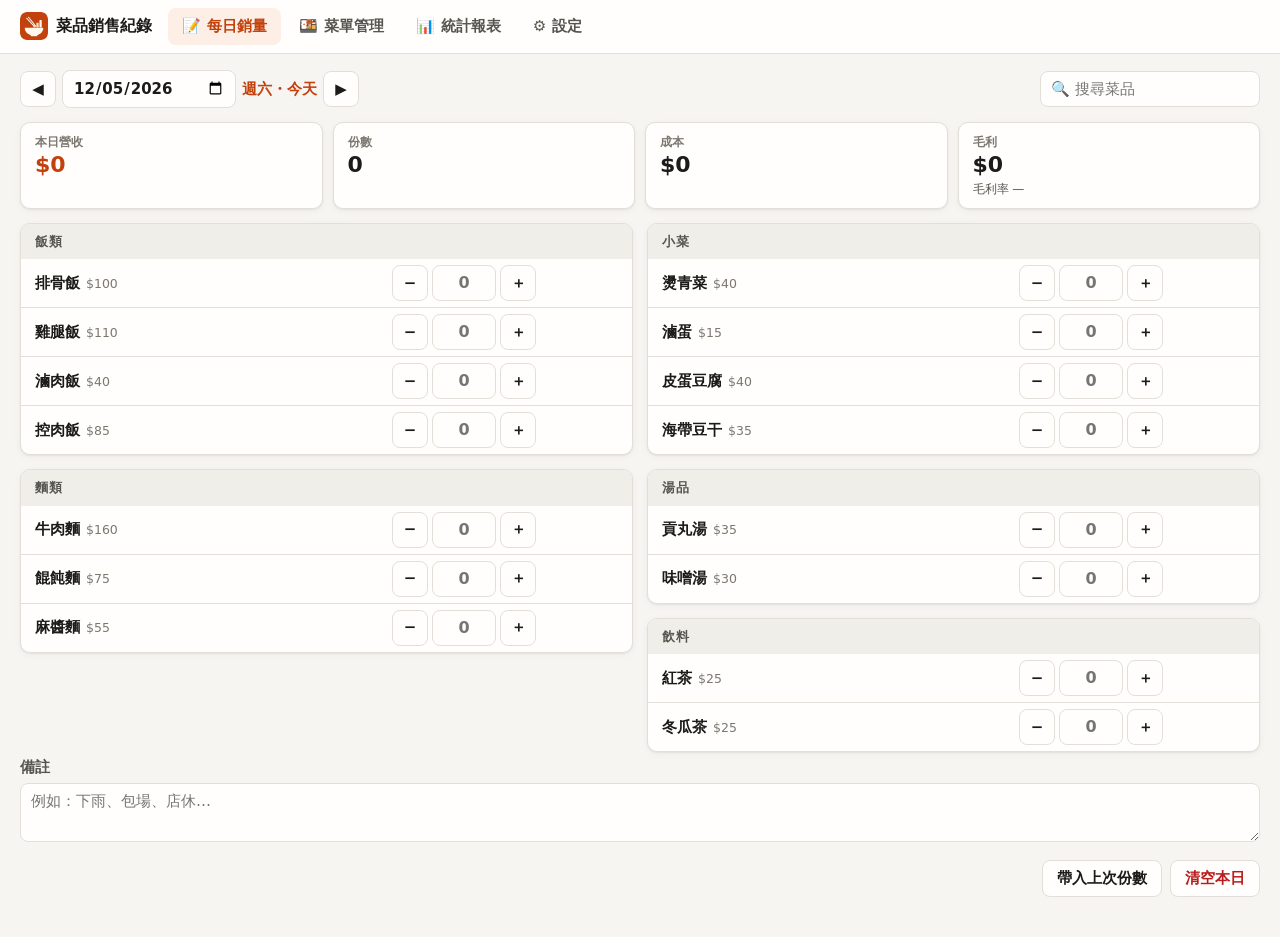
==== index.html @ c4878be8 "菜品銷售紀錄系統 v1.0.0：每日銷量、菜單管理、統計報表、Excel 匯出（PWA + 桌面版） Co-Authored-By: Claude Opus 5.5 <noreply@anthropi" ====
<!doctype html>
<html lang="zh-Hant">
<head>
<meta charset="utf-8">
<meta name="viewport" content="width=device-width, initial-scale=1, viewport-fit=cover">
<meta name="theme-color" content="#c2410c">
<meta name="apple-mobile-web-app-capable" content="yes">
<meta name="apple-mobile-web-app-title" content="菜品銷售">
<title>菜品銷售紀錄系統</title>
<link rel="manifest" href="manifest.webmanifest">
<link rel="icon" href="icons/icon-192.png">
<link rel="apple-touch-icon" href="icons/apple-touch-icon.png">
<link rel="stylesheet" href="styles.css?v=1">
</head>
<body>
<header class="top">
  <div class="brand"><img src="icons/icon-192.png" alt=""><span id="shop">菜品銷售紀錄</span></div>
  <nav id="nav">
    <a href="#/day" data-v="day" title="Alt+1"><b>📝</b><span>每日銷量</span></a>
    <a href="#/menu" data-v="menu" title="Alt+2"><b>🍱</b><span>菜單管理</span></a>
    <a href="#/report" data-v="report" title="Alt+3"><b>📊</b><span>統計報表</span></a>
    <a href="#/settings" data-v="settings" title="Alt+4"><b>⚙️</b><span>設定</span></a>
  </nav>
  <span id="status" class="status"></span>
</header>
<main id="app"><p class="empty">載入中…</p></main>
<div id="tt" class="tt" hidden></div>
<div id="toast" class="toast" hidden></div>
<script src="xlsx.js?v=1"></script>
<script src="app.js?v=1"></script>
</body>
</html>
---- styles.css ----
:root {
  color-scheme: light;
  --bg: #f6f5f2;
  --surface: #fffefc;
  --surface-2: #f0eee9;
  --line: #e2dfd8;
  --text: #1c1b19;
  --text-2: #57554f;
  --muted: #7b7870;
  --brand: #c2410c;
  --brand-ink: #fff;
  --brand-soft: #fdeee6;
  --series: #2a78d6;
  --series-soft: #d6e6f8;
  --up: #15803d;
  --down: #b91c1c;
  --danger: #b91c1c;
  --has: #fff7ed;
  --shadow: 0 1px 2px rgba(0, 0, 0, .06), 0 2px 8px rgba(0, 0, 0, .04);
  --r: 10px;
}
@media (prefers-color-scheme: dark) {
  :root:not([data-theme="light"]) {
    color-scheme: dark;
    --bg: #131312;
    --surface: #1c1c1a;
    --surface-2: #262623;
    --line: #34332f;
    --text: #f0efec;
    --text-2: #c3c2b7;
    --muted: #9a988f;
    --brand: #f97316;
    --brand-ink: #1a0d04;
    --brand-soft: #3a2316;
    --series: #3987e5;
    --series-soft: #20344d;
    --up: #4ade80;
    --down: #f87171;
    --danger: #f87171;
    --has: #2a2017;
    --shadow: none;
  }
}
:root[data-theme="dark"] { color-scheme: dark; }

* { box-sizing: border-box; }
html { -webkit-text-size-adjust: 100%; }
body {
  margin: 0; background: var(--bg); color: var(--text);
  font: 15px/1.5 system-ui, -apple-system, "Segoe UI", "Microsoft JhengHei", "PingFang TC", "Noto Sans TC", sans-serif;
  font-variant-numeric: tabular-nums;
}
[hidden] { display: none !important; }
h2, h3 { margin: 0; }
h2 { font-size: 20px; }
h3 { font-size: 15px; }
code { font-size: 12px; word-break: break-all; background: var(--surface-2); padding: 1px 4px; border-radius: 4px; }
.muted { color: var(--muted); }
.center { text-align: center; }
.pad { padding: 0 16px; }
.sp { flex: 1; }
.empty { color: var(--muted); text-align: center; padding: 32px 12px; }
.hint { color: var(--muted); font-size: 13px; margin: 0 0 12px; }

/* ---- 頂列 ---- */
.top {
  position: sticky; top: 0; z-index: 20; display: flex; align-items: center; gap: 16px;
  padding: 8px 20px; padding-top: max(8px, env(safe-area-inset-top));
  background: var(--surface); border-bottom: 1px solid var(--line);
}
.brand { display: flex; align-items: center; gap: 8px; font-weight: 700; font-size: 16px; white-space: nowrap; min-width: 0; }
.brand img { width: 28px; height: 28px; border-radius: 7px; }
.brand span { overflow: hidden; text-overflow: ellipsis; }
#nav { display: flex; gap: 4px; }
#nav a {
  display: flex; align-items: center; gap: 6px; padding: 7px 14px; border-radius: 8px;
  color: var(--text-2); text-decoration: none; font-weight: 600; white-space: nowrap;
}
#nav a b { font-weight: 400; }
#nav a:hover { background: var(--surface-2); }
#nav a.on { background: var(--brand-soft); color: var(--brand); }
.status { margin-left: auto; font-size: 12px; color: var(--muted); white-space: nowrap; }
.status.bad { color: var(--danger); font-weight: 700; }

main { padding: 16px 20px 40px; max-width: 1280px; margin: 0 auto; }
.page-head { display: flex; align-items: center; gap: 12px; flex-wrap: wrap; margin-bottom: 14px; }

/* ---- 按鈕與輸入 ---- */
.btn {
  display: inline-flex; align-items: center; justify-content: center; gap: 4px;
  min-height: 36px; padding: 6px 14px; border-radius: 8px; border: 1px solid var(--line);
  background: var(--surface); color: var(--text); font: inherit; font-weight: 600; cursor: pointer; user-select: none;
}
.btn:hover:not(:disabled) { border-color: var(--muted); }
.btn:disabled { opacity: .45; cursor: default; }
.btn.primary { background: var(--brand); border-color: var(--brand); color: var(--brand-ink); }
.btn.danger { color: var(--danger); }
.btn.icon { padding: 0; width: 36px; }
.btn.sm { min-height: 28px; width: 28px; font-size: 11px; }
input, textarea, select {
  font: inherit; color: var(--text); background: var(--surface); border: 1px solid var(--line);
  border-radius: 8px; padding: 6px 10px; min-height: 36px; min-width: 0;
}
input:focus, textarea:focus { outline: 2px solid var(--brand); outline-offset: -1px; border-color: transparent; }
input.warn { border-color: var(--danger); }
input[type=checkbox] { min-height: 0; width: 18px; height: 18px; accent-color: var(--brand); }
textarea { width: 100%; resize: vertical; }
.chk { display: inline-flex; align-items: center; gap: 6px; font-size: 13px; color: var(--text-2); cursor: pointer; }

.seg { display: inline-flex; flex-wrap: wrap; gap: 2px; background: var(--surface-2); padding: 3px; border-radius: 9px; }
.seg button {
  font: inherit; font-size: 13px; font-weight: 600; border: 0; background: transparent; color: var(--text-2);
  padding: 5px 11px; border-radius: 7px; cursor: pointer; white-space: nowrap;
}
.seg button.on { background: var(--surface); color: var(--brand); box-shadow: var(--shadow); }
.seg.sm button { padding: 3px 9px; font-size: 12px; }

/* ---- KPI ---- */
.kpis { display: grid; grid-template-columns: repeat(auto-fit, minmax(150px, 1fr)); gap: 10px; margin-bottom: 14px; }
.kpi { background: var(--surface); border: 1px solid var(--line); border-radius: var(--r); padding: 10px 14px; box-shadow: var(--shadow); }
.kpi .l { font-size: 12px; color: var(--muted); font-weight: 600; }
.kpi .v { font-size: 22px; font-weight: 700; line-height: 1.3; }
.kpi.main .v { color: var(--brand); }
.kpi .s { font-size: 12px; color: var(--text-2); }
.dl { font-weight: 700; }
.dl.up { color: var(--up); }
.dl.down { color: var(--down); }

/* ---- 每日銷量 ---- */
.datebar { display: flex; align-items: center; gap: 6px; flex-wrap: wrap; }
.datebar input[type=date] { font-weight: 700; }
.wd { font-weight: 700; color: var(--text-2); min-width: 4.5em; text-align: center; }
.wd.we { color: var(--brand); }
.search { margin-left: auto; width: 220px; }
.day-groups { columns: 2 420px; column-gap: 14px; }
.group {
  break-inside: avoid; background: var(--surface); border: 1px solid var(--line); border-radius: var(--r);
  margin-bottom: 14px; overflow: hidden; box-shadow: var(--shadow);
}
.group h3 { padding: 8px 14px; background: var(--surface-2); color: var(--text-2); font-size: 13px; letter-spacing: .05em; }
.row { display: grid; grid-template-columns: 1fr auto 76px; align-items: center; gap: 10px; padding: 6px 10px 6px 14px; border-top: 1px solid var(--line); }
.group h3 + .row { border-top: 0; }
.row.has { background: var(--has); }
.row .nm { font-weight: 600; min-width: 0; overflow-wrap: anywhere; }
.row .nm small { font-weight: 400; margin-left: 6px; }
.row .pr { color: var(--muted); }
.tag { font-size: 11px; color: var(--muted); border: 1px solid var(--line); border-radius: 4px; padding: 0 4px; margin-left: 6px; }
.qty { display: flex; align-items: center; gap: 4px; }
.qty input { width: 64px; text-align: center; font-weight: 700; font-size: 16px; padding: 4px; }
.qty input::-webkit-inner-spin-button { display: none; }
.qty input { -moz-appearance: textfield; }
.row .sub { text-align: right; font-weight: 600; color: var(--text-2); }
.note { display: block; font-weight: 600; color: var(--text-2); margin: 4px 0 12px; }
.note textarea { margin-top: 4px; font-weight: 400; }
.day-tools { display: flex; gap: 8px; flex-wrap: wrap; justify-content: flex-end; }

/* ---- 表格 ---- */
.tbl-wrap { overflow-x: auto; background: var(--surface); border: 1px solid var(--line); border-radius: var(--r); box-shadow: var(--shadow); }
.card .tbl-wrap { border: 0; border-radius: 0; box-shadow: none; }
table { width: 100%; border-collapse: collapse; }
th, td { padding: 7px 10px; text-align: left; border-bottom: 1px solid var(--line); white-space: nowrap; }
th { font-size: 12px; color: var(--muted); font-weight: 700; background: var(--surface-2); position: sticky; top: 0; }
tbody tr:last-child td { border-bottom: 0; }
tfoot td { font-weight: 700; border-top: 2px solid var(--line); border-bottom: 0; }
.r { text-align: right; }
.c { text-align: center; }
th.sortable { cursor: pointer; user-select: none; }
th.sortable:hover, th.sortable.on { color: var(--brand); }

.menu-table td { padding: 5px 8px; }
.menu-table input:not([type=checkbox]) { width: 100%; }
.menu-table .f-name { min-width: 160px; }
.menu-table .f-cat { width: 130px; }
.menu-table .f-price input, .menu-table .f-cost input { width: 90px; text-align: right; }
.menu-table label span { display: none; }
.menu-table .mv { white-space: nowrap; width: 70px; }
.menu-table .mv .btn { margin-right: 2px; }
.menu-table tr.off td { color: var(--muted); }
.menu-table tr.off input:not([type=checkbox]) { opacity: .6; }

.rank tr.zero td { color: var(--muted); }
.rank .share { width: 22%; min-width: 140px; }
.rank .share small { color: var(--text-2); margin-left: 6px; }
.track { display: inline-block; vertical-align: middle; width: calc(100% - 52px); height: 10px; background: var(--surface-2); border-radius: 0 4px 4px 0; overflow: hidden; }
.track i { display: block; height: 100%; background: var(--series); border-radius: 0 4px 4px 0; }

/* ---- 報表 ---- */
.filters { display: flex; flex-wrap: wrap; gap: 10px; align-items: center; margin-bottom: 14px; }
.range { display: flex; align-items: center; gap: 6px; flex-wrap: wrap; }
.range .muted { font-size: 13px; }
.card { background: var(--surface); border: 1px solid var(--line); border-radius: var(--r); margin-bottom: 14px; box-shadow: var(--shadow); padding-bottom: 12px; overflow: hidden; }
.card:has(.tbl-wrap) { padding-bottom: 0; }
.card-head { display: flex; align-items: center; gap: 10px; flex-wrap: wrap; padding: 12px 16px 8px; }
.card.form { padding: 14px 16px; }
.card.form label { display: grid; gap: 4px; font-weight: 600; color: var(--text-2); max-width: 420px; }
.two { display: grid; grid-template-columns: 1fr 1fr; gap: 14px; }
.chart { padding: 0 12px; min-height: 200px; }
.chart svg { display: block; overflow: visible; }
.chart .grid { stroke: var(--line); stroke-width: 1; }
.chart .axis { stroke: var(--muted); stroke-width: 1; }
.chart .yl { fill: var(--muted); font-size: 11px; text-anchor: end; }
.chart .xl { fill: var(--muted); font-size: 11px; text-anchor: middle; }
.chart .bar { fill: var(--series); }
.chart .bar.hl { fill: var(--brand); }
.chart .hit { fill: transparent; cursor: crosshair; }
.hbars { padding: 0 16px; display: grid; gap: 8px; }
.hb { display: grid; grid-template-columns: 5.5em 1fr 8.5em; align-items: center; gap: 10px; font-size: 14px; }
.hb .hl { font-weight: 600; overflow: hidden; text-overflow: ellipsis; white-space: nowrap; }
.hb .track { width: 100%; height: 14px; }
.hb .hv { text-align: right; font-weight: 600; white-space: nowrap; }
.hb .hv small { color: var(--muted); font-weight: 400; margin-left: 6px; display: inline-block; min-width: 3.6em; }
.btns { display: flex; gap: 8px; flex-wrap: wrap; }

.tt {
  position: fixed; z-index: 50; pointer-events: none; background: var(--text); color: var(--bg);
  padding: 7px 10px; border-radius: 8px; font-size: 13px; line-height: 1.5; max-width: 260px; box-shadow: 0 4px 16px rgba(0, 0, 0, .2);
}
.toast {
  position: fixed; z-index: 60; left: 50%; bottom: 24px; transform: translateX(-50%); max-width: calc(100vw - 32px);
  background: var(--text); color: var(--bg); padding: 10px 16px; border-radius: 10px; font-weight: 600; box-shadow: 0 4px 16px rgba(0, 0, 0, .25);
}

/* ---- 手機 ---- */
@media screen and (max-width: 860px) {
  .two { grid-template-columns: 1fr; }
}
@media screen and (max-width: 719px) {
  body { font-size: 15px; }
  .top { padding: 8px 16px; padding-top: max(8px, env(safe-area-inset-top)); }
  #nav {
    position: fixed; left: 0; right: 0; bottom: 0; z-index: 30; background: var(--surface); border-top: 1px solid var(--line);
    padding: 4px 4px max(4px, env(safe-area-inset-bottom)); justify-content: space-around; gap: 0;
  }
  #nav a { flex-direction: column; gap: 0; padding: 4px 6px; font-size: 11px; flex: 1; }
  #nav a b { font-size: 20px; line-height: 1.2; }
  main { padding: 12px 16px calc(84px + env(safe-area-inset-bottom)); }
  .toast { bottom: calc(80px + env(safe-area-inset-bottom)); }
  .page-head h2 { font-size: 18px; }
  .search { width: 100%; margin-left: 0; }
  .datebar { width: 100%; }
  .datebar input[type=date] { flex: 1; }
  .kpis { grid-template-columns: 1fr 1fr; gap: 8px; }
  .kpi .v { font-size: 19px; }
  .row { grid-template-columns: 1fr auto; padding: 6px 10px 6px 12px; }
  .row .sub { grid-column: 1; grid-row: 2; text-align: left; font-size: 13px; margin-top: -6px; }
  .row .sub:empty { display: none; }
  .row .qty { grid-row: 1 / span 2; grid-column: 2; }
  .btn.icon { width: 40px; min-height: 40px; font-size: 18px; }

  /* 菜單表格 → 卡片 */
  .menu-table thead { display: none; }
  .menu-table, .menu-table tbody { display: block; }
  .menu-table tr { display: grid; grid-template-columns: 1fr 1fr auto; gap: 6px 8px; padding: 10px 12px; border-bottom: 1px solid var(--line); }
  .menu-table td { display: block; padding: 0; border: 0; white-space: normal; }
  .menu-table .f-name { grid-column: 1 / 3; min-width: 0; }
  .menu-table .f-name input { font-weight: 700; }
  .menu-table .f-del { grid-column: 3; grid-row: 1; }
  .menu-table .f-cat { grid-column: 1 / 3; width: auto; }
  .menu-table .mv { grid-column: 3; grid-row: 2 / span 2; width: auto; display: flex; flex-direction: column; gap: 4px; }
  .menu-table .f-price, .menu-table .f-cost { text-align: left; }
  .menu-table label { display: flex; align-items: center; gap: 6px; }
  .menu-table label span { display: inline; font-size: 12px; color: var(--muted); white-space: nowrap; }
  .menu-table .f-price input, .menu-table .f-cost input { width: 100%; text-align: left; }
  .menu-table .f-gp, .menu-table .f-gr { text-align: left; font-size: 13px; color: var(--text-2); }
  .menu-table .f-gp::before { content: "毛利 "; color: var(--muted); }
  .menu-table .f-gr::before { content: "毛利率 "; color: var(--muted); }
  .menu-table .f-off { grid-column: 1 / 3; text-align: left; }

  .seg.presets { display: grid; grid-template-columns: repeat(4, 1fr); width: 100%; }
  .range { width: 100%; }
  .range input { flex: 1; }
  .hb { grid-template-columns: 4.5em 1fr auto; font-size: 13px; }
  .rank .share { display: none; }
  th, td { padding: 6px 8px; }
}
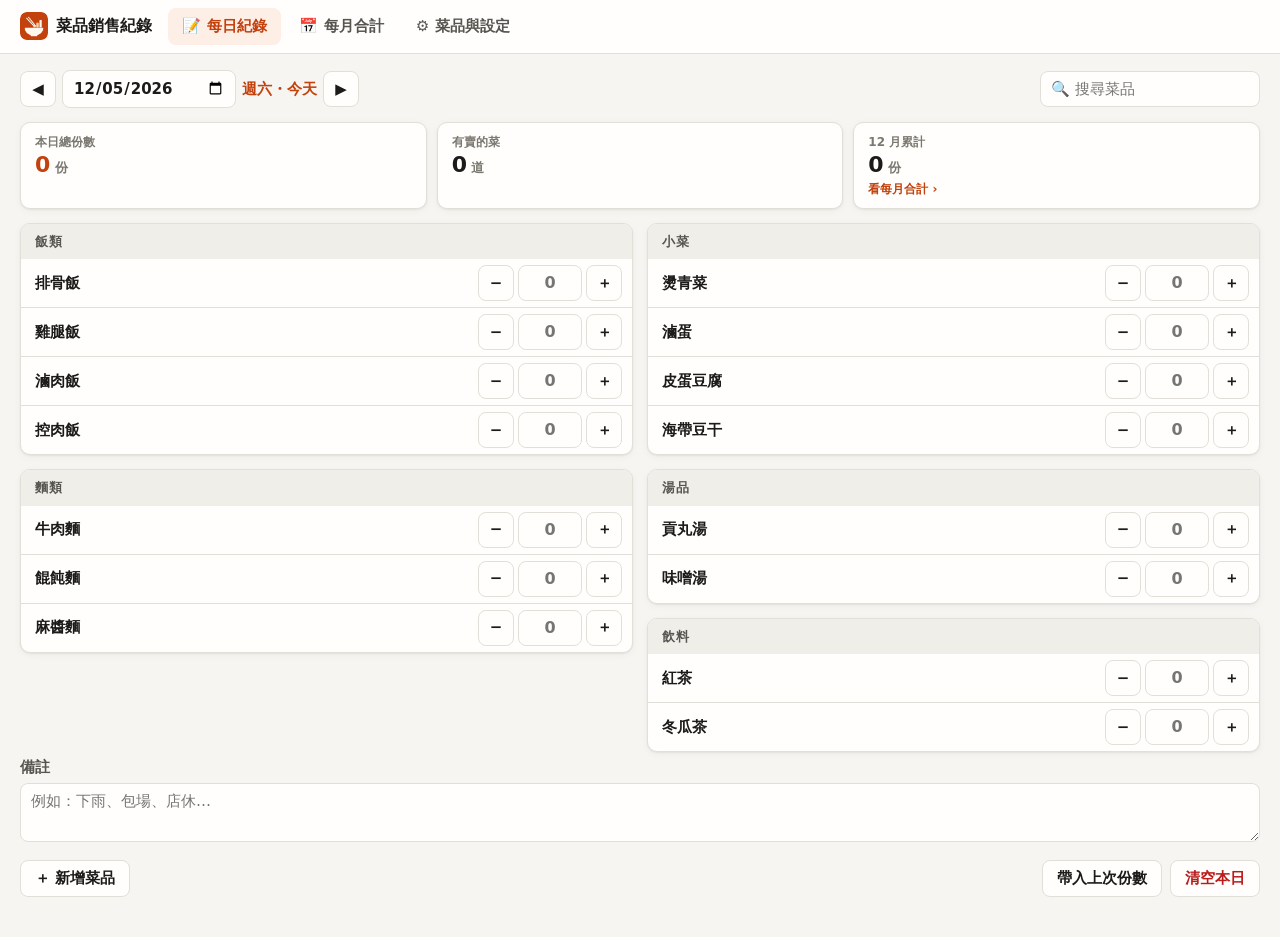
==== commit 1114b533: "v2.0.0：簡化成只記每天份數（每日紀錄、每月合計＋Excel、菜品清單）；資料格式與雲端後端不變 Co-Authored-By: Claude Opus 5.5 <noreply@anthropi" ====
--- a/index.html
+++ b/index.html
@@ -6,27 +6,27 @@
 <meta name="theme-color" content="#c2410c">
 <meta name="apple-mobile-web-app-capable" content="yes">
 <meta name="apple-mobile-web-app-title" content="菜品銷售">
-<title>菜品銷售紀錄系統</title>
+<title>菜品銷售紀錄</title>
 <link rel="manifest" href="manifest.webmanifest">
 <link rel="icon" href="icons/icon-192.png">
 <link rel="apple-touch-icon" href="icons/apple-touch-icon.png">
-<link rel="stylesheet" href="styles.css?v=1">
+<link rel="stylesheet" href="styles.css?v=3">
 </head>
 <body>
 <header class="top">
   <div class="brand"><img src="icons/icon-192.png" alt=""><span id="shop">菜品銷售紀錄</span></div>
   <nav id="nav">
-    <a href="#/day" data-v="day" title="Alt+1"><b>📝</b><span>每日銷量</span></a>
-    <a href="#/menu" data-v="menu" title="Alt+2"><b>🍱</b><span>菜單管理</span></a>
-    <a href="#/report" data-v="report" title="Alt+3"><b>📊</b><span>統計報表</span></a>
-    <a href="#/settings" data-v="settings" title="Alt+4"><b>⚙️</b><span>設定</span></a>
+    <a href="#/day" data-v="day" title="Alt+1"><b>📝</b><span>每日紀錄</span></a>
+    <a href="#/month" data-v="month" title="Alt+2"><b>📅</b><span>每月合計</span></a>
+    <a href="#/settings" data-v="settings" title="Alt+3"><b>⚙️</b><span>菜品與設定</span></a>
   </nav>
   <span id="status" class="status"></span>
+  <a id="cloudst" class="cloudst" href="#/settings" hidden></a>
 </header>
 <main id="app"><p class="empty">載入中…</p></main>
-<div id="tt" class="tt" hidden></div>
 <div id="toast" class="toast" hidden></div>
-<script src="xlsx.js?v=1"></script>
-<script src="app.js?v=1"></script>
+<script src="config.js?v=3"></script>
+<script src="xlsx.js?v=3"></script>
+<script src="app.js?v=3"></script>
 </body>
 </html>
--- a/styles.css
+++ b/styles.css
@@ -81,6 +81,17 @@
 #nav a.on { background: var(--brand-soft); color: var(--brand); }
 .status { margin-left: auto; font-size: 12px; color: var(--muted); white-space: nowrap; }
 .status.bad { color: var(--danger); font-weight: 700; }
+.cloudst { font-size: 12px; font-weight: 600; color: var(--muted); text-decoration: none; white-space: nowrap; padding: 3px 8px; border-radius: 999px; background: var(--surface-2); }
+.cloudst.ok { color: var(--up); }
+.cloudst.bad { color: var(--danger); }
+.cloudform { display: grid; grid-template-columns: minmax(0, 2fr) minmax(0, 1fr) auto; gap: 10px; align-items: end; }
+.cloudform label { display: grid; gap: 4px; font-weight: 600; color: var(--text-2); font-size: 13px; }
+.card p.pad { margin: 0 0 12px; }
+.modal { position: fixed; inset: 0; z-index: 70; background: rgba(0, 0, 0, .45); display: grid; place-items: center; padding: 16px; }
+.dlg { background: var(--surface); color: var(--text); border-radius: 14px; padding: 20px; max-width: 440px; width: 100%; box-shadow: 0 10px 40px rgba(0, 0, 0, .3); }
+.dlg p { margin: 0 0 16px; line-height: 1.6; }
+.dlg .btns { flex-direction: column; }
+.dlg .btns .btn { width: 100%; min-height: 42px; }
 
 main { padding: 16px 20px 40px; max-width: 1280px; margin: 0 auto; }
 .page-head { display: flex; align-items: center; gap: 12px; flex-wrap: wrap; margin-bottom: 14px; }
@@ -138,18 +149,16 @@
   margin-bottom: 14px; overflow: hidden; box-shadow: var(--shadow);
 }
 .group h3 { padding: 8px 14px; background: var(--surface-2); color: var(--text-2); font-size: 13px; letter-spacing: .05em; }
-.row { display: grid; grid-template-columns: 1fr auto 76px; align-items: center; gap: 10px; padding: 6px 10px 6px 14px; border-top: 1px solid var(--line); }
+.row { display: grid; grid-template-columns: 1fr auto; align-items: center; gap: 10px; padding: 6px 10px 6px 14px; border-top: 1px solid var(--line); }
 .group h3 + .row { border-top: 0; }
 .row.has { background: var(--has); }
 .row .nm { font-weight: 600; min-width: 0; overflow-wrap: anywhere; }
 .row .nm small { font-weight: 400; margin-left: 6px; }
-.row .pr { color: var(--muted); }
 .tag { font-size: 11px; color: var(--muted); border: 1px solid var(--line); border-radius: 4px; padding: 0 4px; margin-left: 6px; }
 .qty { display: flex; align-items: center; gap: 4px; }
 .qty input { width: 64px; text-align: center; font-weight: 700; font-size: 16px; padding: 4px; }
 .qty input::-webkit-inner-spin-button { display: none; }
 .qty input { -moz-appearance: textfield; }
-.row .sub { text-align: right; font-weight: 600; color: var(--text-2); }
 .note { display: block; font-weight: 600; color: var(--text-2); margin: 4px 0 12px; }
 .note textarea { margin-top: 4px; font-weight: 400; }
 .day-tools { display: flex; gap: 8px; flex-wrap: wrap; justify-content: flex-end; }
@@ -167,64 +176,76 @@
 th.sortable { cursor: pointer; user-select: none; }
 th.sortable:hover, th.sortable.on { color: var(--brand); }
 
-.menu-table td { padding: 5px 8px; }
-.menu-table input:not([type=checkbox]) { width: 100%; }
-.menu-table .f-name { min-width: 160px; }
-.menu-table .f-cat { width: 130px; }
-.menu-table .f-price input, .menu-table .f-cost input { width: 90px; text-align: right; }
-.menu-table label span { display: none; }
-.menu-table .mv { white-space: nowrap; width: 70px; }
-.menu-table .mv .btn { margin-right: 2px; }
-.menu-table tr.off td { color: var(--muted); }
-.menu-table tr.off input:not([type=checkbox]) { opacity: .6; }
-
-.rank tr.zero td { color: var(--muted); }
 .rank .share { width: 22%; min-width: 140px; }
 .rank .share small { color: var(--text-2); margin-left: 6px; }
 .track { display: inline-block; vertical-align: middle; width: calc(100% - 52px); height: 10px; background: var(--surface-2); border-radius: 0 4px 4px 0; overflow: hidden; }
 .track i { display: block; height: 100%; background: var(--series); border-radius: 0 4px 4px 0; }
 
-/* ---- 報表 ---- */
-.filters { display: flex; flex-wrap: wrap; gap: 10px; align-items: center; margin-bottom: 14px; }
-.range { display: flex; align-items: center; gap: 6px; flex-wrap: wrap; }
-.range .muted { font-size: 13px; }
 .card { background: var(--surface); border: 1px solid var(--line); border-radius: var(--r); margin-bottom: 14px; box-shadow: var(--shadow); padding-bottom: 12px; overflow: hidden; }
 .card:has(.tbl-wrap) { padding-bottom: 0; }
 .card-head { display: flex; align-items: center; gap: 10px; flex-wrap: wrap; padding: 12px 16px 8px; }
 .card.form { padding: 14px 16px; }
 .card.form label { display: grid; gap: 4px; font-weight: 600; color: var(--text-2); max-width: 420px; }
-.two { display: grid; grid-template-columns: 1fr 1fr; gap: 14px; }
-.chart { padding: 0 12px; min-height: 200px; }
-.chart svg { display: block; overflow: visible; }
-.chart .grid { stroke: var(--line); stroke-width: 1; }
-.chart .axis { stroke: var(--muted); stroke-width: 1; }
-.chart .yl { fill: var(--muted); font-size: 11px; text-anchor: end; }
-.chart .xl { fill: var(--muted); font-size: 11px; text-anchor: middle; }
-.chart .bar { fill: var(--series); }
-.chart .bar.hl { fill: var(--brand); }
-.chart .hit { fill: transparent; cursor: crosshair; }
-.hbars { padding: 0 16px; display: grid; gap: 8px; }
-.hb { display: grid; grid-template-columns: 5.5em 1fr 8.5em; align-items: center; gap: 10px; font-size: 14px; }
-.hb .hl { font-weight: 600; overflow: hidden; text-overflow: ellipsis; white-space: nowrap; }
-.hb .track { width: 100%; height: 14px; }
-.hb .hv { text-align: right; font-weight: 600; white-space: nowrap; }
-.hb .hv small { color: var(--muted); font-weight: 400; margin-left: 6px; display: inline-block; min-width: 3.6em; }
 .btns { display: flex; gap: 8px; flex-wrap: wrap; }
 
-.tt {
-  position: fixed; z-index: 50; pointer-events: none; background: var(--text); color: var(--bg);
-  padding: 7px 10px; border-radius: 8px; font-size: 13px; line-height: 1.5; max-width: 260px; box-shadow: 0 4px 16px rgba(0, 0, 0, .2);
-}
 .toast {
   position: fixed; z-index: 60; left: 50%; bottom: 24px; transform: translateX(-50%); max-width: calc(100vw - 32px);
   background: var(--text); color: var(--bg); padding: 10px 16px; border-radius: 10px; font-weight: 600; box-shadow: 0 4px 16px rgba(0, 0, 0, .25);
 }
 
+/* ---- 新增：每日、月曆、菜品清單 ---- */
+.sm { font-size: 12px; }
+td.b { font-weight: 700; }
+.kpi .v small { font-size: 13px; font-weight: 600; color: var(--muted); }
+.kpi .s a { color: var(--brand); text-decoration: none; font-weight: 600; }
+.kpis.k3 { grid-template-columns: repeat(3, minmax(0, 1fr)); }
+.group h3 { display: flex; align-items: center; }
+.group h3 .gq { margin-left: auto; color: var(--brand); letter-spacing: 0; }
+.day-tools .sp { flex: 1; }
+.datebar input[type=month] { font-weight: 700; }
+
+.cal { padding: 0 12px 2px; }
+.cal-h, .cal-g { display: grid; grid-template-columns: repeat(7, minmax(0, 1fr)); gap: 6px; }
+.cal-h span { text-align: center; font-size: 12px; font-weight: 700; color: var(--muted); padding-bottom: 4px; }
+.cal-h span.we { color: var(--brand); }
+.cd {
+  position: relative; display: flex; flex-direction: column; justify-content: space-between; min-height: 66px; padding: 6px 8px;
+  border: 1px solid var(--line); border-radius: 8px; background: var(--surface); color: var(--text); text-decoration: none;
+}
+.cd.blank { border: 0; background: transparent; }
+.cd b { font-size: 13px; color: var(--text-2); }
+.cd.we b { color: var(--brand); }
+.cd span { font-size: 17px; font-weight: 700; text-align: right; white-space: nowrap; }
+.cd span small { font-size: 11px; font-weight: 600; color: var(--muted); }
+.cd span.z { color: var(--line); font-weight: 400; }
+.cd.fut { opacity: .55; }
+.cd.has { border-color: transparent; }
+.cd.l1 { background: color-mix(in srgb, var(--brand) 9%, var(--surface)); }
+.cd.l2 { background: color-mix(in srgb, var(--brand) 17%, var(--surface)); }
+.cd.l3 { background: color-mix(in srgb, var(--brand) 26%, var(--surface)); }
+.cd.l4 { background: color-mix(in srgb, var(--brand) 36%, var(--surface)); }
+.cd.today { outline: 2px solid var(--brand); outline-offset: -2px; }
+.cd:hover { border-color: var(--muted); }
+.cd .nt { position: absolute; top: 5px; right: 7px; font-style: normal; font-size: 12px; color: var(--muted); }
+
+.dlist { list-style: none; margin: 0; padding: 0; border-top: 1px solid var(--line); }
+.dlist li { display: grid; grid-template-columns: auto minmax(0, 2fr) minmax(0, 1fr) auto auto; gap: 8px; align-items: center; padding: 6px 16px; border-bottom: 1px solid var(--line); }
+.dlist li:last-child { border-bottom: 0; }
+.dlist li.off input:not([type=checkbox]) { opacity: .55; }
+.dlist li.flash { animation: flash 1.6s ease-out; }
+@keyframes flash { from { background: var(--brand-soft); } to { background: transparent; } }
+.dlist .mv { display: flex; gap: 2px; }
+.dlist .f-name { font-weight: 600; }
+.card .hint.pad { margin-bottom: 10px; }
+.dlg h3 { font-size: 17px; margin-bottom: 12px; }
+.fl { display: grid; gap: 4px; font-weight: 600; color: var(--text-2); margin-bottom: 12px; font-size: 13px; }
+.fl input { font-size: 16px; }
+.dlg .btns.row2 { flex-direction: row; }
+.dlg .btns.row2 .btn { flex: 1; width: auto; }
+
 /* ---- 手機 ---- */
-@media screen and (max-width: 860px) {
-  .two { grid-template-columns: 1fr; }
-}
 @media screen and (max-width: 719px) {
+  .rank .share { min-width: 96px; width: 30%; }
   body { font-size: 15px; }
   .top { padding: 8px 16px; padding-top: max(8px, env(safe-area-inset-top)); }
   #nav {
@@ -237,39 +258,34 @@
   .toast { bottom: calc(80px + env(safe-area-inset-bottom)); }
   .page-head h2 { font-size: 18px; }
   .search { width: 100%; margin-left: 0; }
+  .cloudform { grid-template-columns: 1fr; }
+  .status { display: none; }
+  .cloudst { margin-left: auto; }
   .datebar { width: 100%; }
   .datebar input[type=date] { flex: 1; }
   .kpis { grid-template-columns: 1fr 1fr; gap: 8px; }
   .kpi .v { font-size: 19px; }
   .row { grid-template-columns: 1fr auto; padding: 6px 10px 6px 12px; }
-  .row .sub { grid-column: 1; grid-row: 2; text-align: left; font-size: 13px; margin-top: -6px; }
-  .row .sub:empty { display: none; }
-  .row .qty { grid-row: 1 / span 2; grid-column: 2; }
   .btn.icon { width: 40px; min-height: 40px; font-size: 18px; }
-
-  /* 菜單表格 → 卡片 */
-  .menu-table thead { display: none; }
-  .menu-table, .menu-table tbody { display: block; }
-  .menu-table tr { display: grid; grid-template-columns: 1fr 1fr auto; gap: 6px 8px; padding: 10px 12px; border-bottom: 1px solid var(--line); }
-  .menu-table td { display: block; padding: 0; border: 0; white-space: normal; }
-  .menu-table .f-name { grid-column: 1 / 3; min-width: 0; }
-  .menu-table .f-name input { font-weight: 700; }
-  .menu-table .f-del { grid-column: 3; grid-row: 1; }
-  .menu-table .f-cat { grid-column: 1 / 3; width: auto; }
-  .menu-table .mv { grid-column: 3; grid-row: 2 / span 2; width: auto; display: flex; flex-direction: column; gap: 4px; }
-  .menu-table .f-price, .menu-table .f-cost { text-align: left; }
-  .menu-table label { display: flex; align-items: center; gap: 6px; }
-  .menu-table label span { display: inline; font-size: 12px; color: var(--muted); white-space: nowrap; }
-  .menu-table .f-price input, .menu-table .f-cost input { width: 100%; text-align: left; }
-  .menu-table .f-gp, .menu-table .f-gr { text-align: left; font-size: 13px; color: var(--text-2); }
-  .menu-table .f-gp::before { content: "毛利 "; color: var(--muted); }
-  .menu-table .f-gr::before { content: "毛利率 "; color: var(--muted); }
-  .menu-table .f-off { grid-column: 1 / 3; text-align: left; }
-
-  .seg.presets { display: grid; grid-template-columns: repeat(4, 1fr); width: 100%; }
-  .range { width: 100%; }
-  .range input { flex: 1; }
-  .hb { grid-template-columns: 4.5em 1fr auto; font-size: 13px; }
-  .rank .share { display: none; }
+  .kpis.k3 { grid-template-columns: repeat(3, minmax(0, 1fr)); }
+  .kpis.k3 .kpi { padding: 8px 10px; }
+  .kpis.k3 .kpi .v { font-size: 17px; }
+  .cal { padding: 0 8px 2px; }
+  .cal-h, .cal-g { gap: 3px; }
+  .cd { min-height: 52px; padding: 4px 5px; border-radius: 6px; }
+  .cd b { font-size: 12px; }
+  .cd span { font-size: 14px; }
+  .cd span small { display: none; }
+  .cd .nt { top: 3px; right: 4px; font-size: 10px; }
+  .dlist li { grid-template-columns: minmax(0, 3fr) minmax(0, 2fr) auto; gap: 6px 8px; padding: 10px 12px; }
+  .dlist .f-name { grid-column: 1; grid-row: 1; }
+  .dlist .f-cat { grid-column: 2; grid-row: 1; }
+  .dlist .f-del { grid-column: 3; grid-row: 1; }
+  .dlist .f-off { grid-column: 1; grid-row: 2; }
+  .dlist .mv { grid-column: 2 / 4; grid-row: 2; justify-self: end; gap: 6px; }
+  .dlist .btn.icon.sm { width: 34px; min-height: 30px; font-size: 12px; }
+  .day-tools .sp { display: none; }
+  .day-tools .btn { flex: 1 1 auto; }
+
   th, td { padding: 6px 8px; }
 }
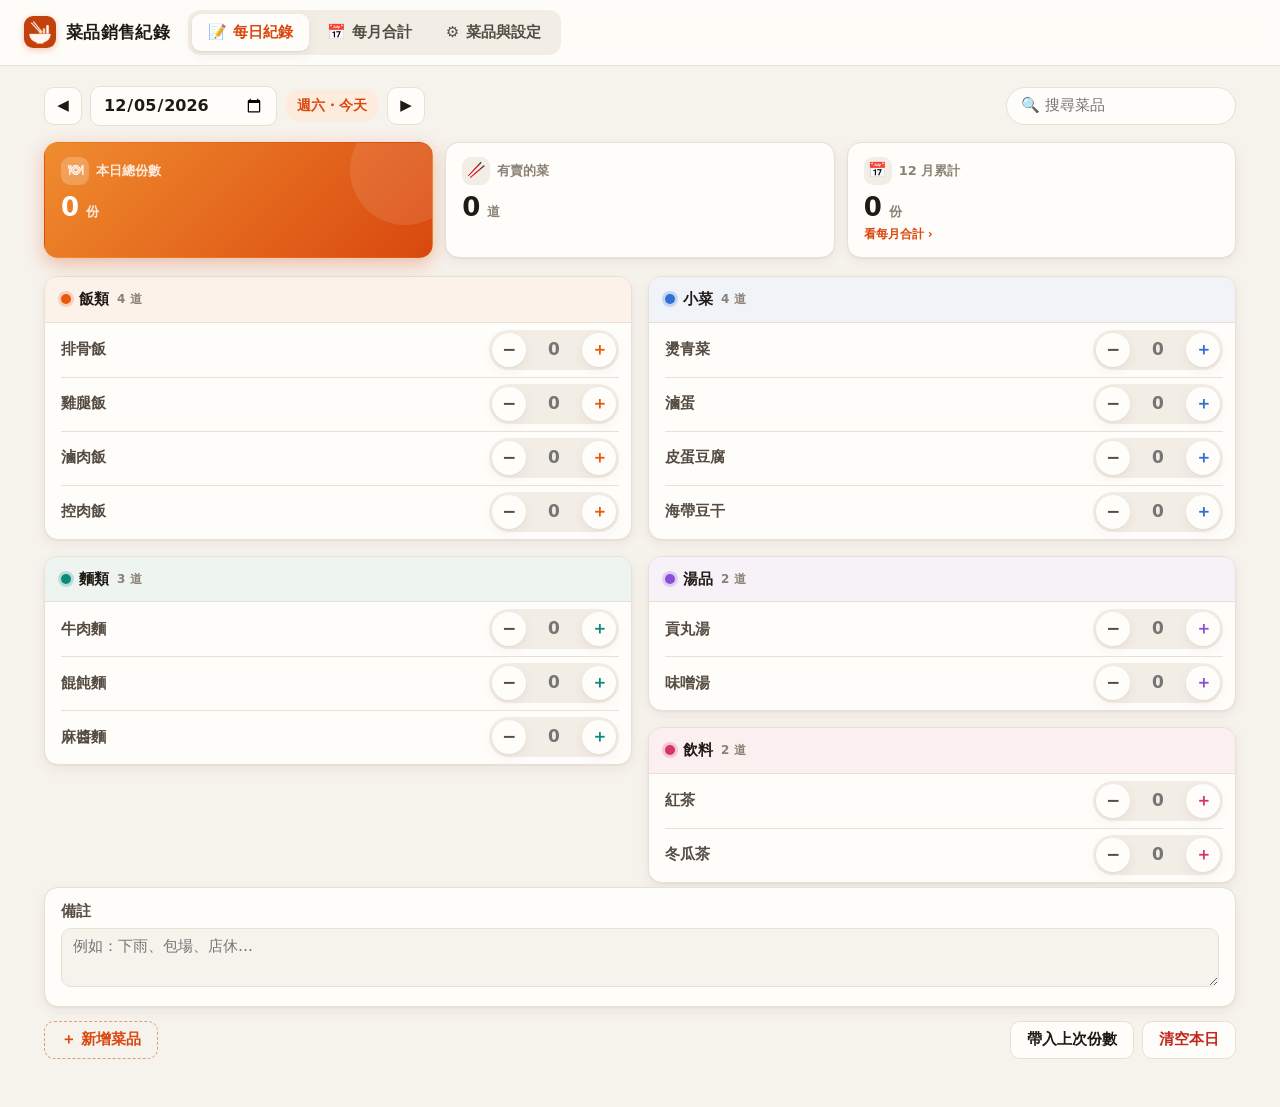
==== commit edd84a67: "v2.1.0：版面美化（分類顏色、KPI 圖示、月曆熱度、排行獎牌、手機底部導覽） Co-Authored-By: Claude Opus 5.5 <noreply@anthropic.com>" ====
--- a/index.html
+++ b/index.html
@@ -10,7 +10,7 @@
 <link rel="manifest" href="manifest.webmanifest">
 <link rel="icon" href="icons/icon-192.png">
 <link rel="apple-touch-icon" href="icons/apple-touch-icon.png">
-<link rel="stylesheet" href="styles.css?v=3">
+<link rel="stylesheet" href="styles.css?v=4">
 </head>
 <body>
 <header class="top">
@@ -25,8 +25,8 @@
 </header>
 <main id="app"><p class="empty">載入中…</p></main>
 <div id="toast" class="toast" hidden></div>
-<script src="config.js?v=3"></script>
-<script src="xlsx.js?v=3"></script>
-<script src="app.js?v=3"></script>
+<script src="config.js?v=4"></script>
+<script src="xlsx.js?v=4"></script>
+<script src="app.js?v=4"></script>
 </body>
 </html>
--- a/styles.css
+++ b/styles.css
@@ -1,47 +1,49 @@
+/* 菜品銷售紀錄 v2 — 版面 */
 :root {
   color-scheme: light;
-  --bg: #f6f5f2;
-  --surface: #fffefc;
-  --surface-2: #f0eee9;
-  --line: #e2dfd8;
-  --text: #1c1b19;
-  --text-2: #57554f;
-  --muted: #7b7870;
-  --brand: #c2410c;
+  --bg: #f6f2ec;
+  --surface: #fffdfa;
+  --surface-2: #f2ede5;
+  --line: #e7e0d5;
+  --text: #1f1a14;
+  --text-2: #554d43;
+  --muted: #8a8174;
+  --brand: #d9480f;
+  --brand-2: #f08c2e;
   --brand-ink: #fff;
-  --brand-soft: #fdeee6;
+  --brand-soft: #fdebdd;
   --series: #2a78d6;
   --series-soft: #d6e6f8;
   --up: #15803d;
   --down: #b91c1c;
-  --danger: #b91c1c;
-  --has: #fff7ed;
-  --shadow: 0 1px 2px rgba(0, 0, 0, .06), 0 2px 8px rgba(0, 0, 0, .04);
-  --r: 10px;
+  --danger: #c2261c;
+  --has: #fff6ec;
+  --shadow: 0 1px 2px rgba(60, 40, 20, .05), 0 4px 14px rgba(60, 40, 20, .06);
+  --shadow-lg: 0 8px 28px rgba(60, 40, 20, .14);
+  --r: 14px;
+  /* 分類顏色 */
+  --c1: #e8590c; --c2: #0c8a7a; --c3: #2f6fd6; --c4: #8a4fd8; --c5: #d6336c; --c6: #b7791f;
 }
 @media (prefers-color-scheme: dark) {
   :root:not([data-theme="light"]) {
     color-scheme: dark;
-    --bg: #131312;
-    --surface: #1c1c1a;
-    --surface-2: #262623;
-    --line: #34332f;
-    --text: #f0efec;
-    --text-2: #c3c2b7;
-    --muted: #9a988f;
-    --brand: #f97316;
-    --brand-ink: #1a0d04;
-    --brand-soft: #3a2316;
-    --series: #3987e5;
-    --series-soft: #20344d;
-    --up: #4ade80;
-    --down: #f87171;
-    --danger: #f87171;
-    --has: #2a2017;
-    --shadow: none;
+    --bg: #121110; --surface: #1c1a18; --surface-2: #26231f; --line: #34302b;
+    --text: #f2efea; --text-2: #c9c3b8; --muted: #9a9286;
+    --brand: #f97316; --brand-2: #fb923c; --brand-ink: #1a0d04; --brand-soft: #3a2316;
+    --series: #3987e5; --series-soft: #20344d; --up: #4ade80; --down: #f87171; --danger: #f87171; --has: #2a1f16;
+    --shadow: 0 1px 2px rgba(0, 0, 0, .3); --shadow-lg: 0 10px 30px rgba(0, 0, 0, .5);
+    --c1: #fb923c; --c2: #2dd4bf; --c3: #60a5fa; --c4: #c084fc; --c5: #f472b6; --c6: #fbbf24;
   }
 }
-:root[data-theme="dark"] { color-scheme: dark; }
+:root[data-theme="dark"] {
+  color-scheme: dark;
+  --bg: #121110; --surface: #1c1a18; --surface-2: #26231f; --line: #34302b;
+  --text: #f2efea; --text-2: #c9c3b8; --muted: #9a9286;
+  --brand: #f97316; --brand-2: #fb923c; --brand-ink: #1a0d04; --brand-soft: #3a2316;
+  --series: #3987e5; --series-soft: #20344d; --up: #4ade80; --down: #f87171; --danger: #f87171; --has: #2a1f16;
+  --shadow: 0 1px 2px rgba(0, 0, 0, .3); --shadow-lg: 0 10px 30px rgba(0, 0, 0, .5);
+  --c1: #fb923c; --c2: #2dd4bf; --c3: #60a5fa; --c4: #c084fc; --c5: #f472b6; --c6: #fbbf24;
+}
 
 * { box-sizing: border-box; }
 html { -webkit-text-size-adjust: 100%; }
@@ -49,243 +51,321 @@
   margin: 0; background: var(--bg); color: var(--text);
   font: 15px/1.5 system-ui, -apple-system, "Segoe UI", "Microsoft JhengHei", "PingFang TC", "Noto Sans TC", sans-serif;
   font-variant-numeric: tabular-nums;
+  -webkit-tap-highlight-color: transparent;
 }
 [hidden] { display: none !important; }
 h2, h3 { margin: 0; }
-h2 { font-size: 20px; }
+h2 { font-size: 22px; letter-spacing: .02em; }
 h3 { font-size: 15px; }
-code { font-size: 12px; word-break: break-all; background: var(--surface-2); padding: 1px 4px; border-radius: 4px; }
+code { font-size: 12px; word-break: break-all; background: var(--surface-2); padding: 1px 5px; border-radius: 5px; }
 .muted { color: var(--muted); }
 .center { text-align: center; }
-.pad { padding: 0 16px; }
+.pad { padding: 0 18px; }
 .sp { flex: 1; }
-.empty { color: var(--muted); text-align: center; padding: 32px 12px; }
+.empty { color: var(--muted); text-align: center; padding: 36px 12px; }
 .hint { color: var(--muted); font-size: 13px; margin: 0 0 12px; }
+.sm { font-size: 12px; }
+td.b, .b { font-weight: 700; }
 
 /* ---- 頂列 ---- */
 .top {
-  position: sticky; top: 0; z-index: 20; display: flex; align-items: center; gap: 16px;
-  padding: 8px 20px; padding-top: max(8px, env(safe-area-inset-top));
-  background: var(--surface); border-bottom: 1px solid var(--line);
-}
-.brand { display: flex; align-items: center; gap: 8px; font-weight: 700; font-size: 16px; white-space: nowrap; min-width: 0; }
-.brand img { width: 28px; height: 28px; border-radius: 7px; }
+  position: sticky; top: 0; z-index: 20; display: flex; align-items: center; gap: 18px;
+  padding: 10px 24px; padding-top: max(10px, env(safe-area-inset-top));
+  background: color-mix(in srgb, var(--surface) 88%, transparent);
+  -webkit-backdrop-filter: saturate(1.4) blur(12px); backdrop-filter: saturate(1.4) blur(12px);
+  border-bottom: 1px solid var(--line);
+}
+.brand { display: flex; align-items: center; gap: 10px; font-weight: 800; font-size: 17px; white-space: nowrap; min-width: 0; letter-spacing: .02em; }
+.brand img { width: 32px; height: 32px; border-radius: 9px; box-shadow: 0 2px 6px rgba(217, 72, 15, .3); }
 .brand span { overflow: hidden; text-overflow: ellipsis; }
-#nav { display: flex; gap: 4px; }
+#nav { display: flex; gap: 2px; background: var(--surface-2); padding: 4px; border-radius: 12px; }
 #nav a {
-  display: flex; align-items: center; gap: 6px; padding: 7px 14px; border-radius: 8px;
-  color: var(--text-2); text-decoration: none; font-weight: 600; white-space: nowrap;
+  display: flex; align-items: center; gap: 6px; padding: 7px 16px; border-radius: 9px;
+  color: var(--text-2); text-decoration: none; font-weight: 700; white-space: nowrap; transition: background .15s, color .15s;
 }
 #nav a b { font-weight: 400; }
-#nav a:hover { background: var(--surface-2); }
-#nav a.on { background: var(--brand-soft); color: var(--brand); }
+#nav a:hover { color: var(--text); }
+#nav a.on { background: var(--surface); color: var(--brand); box-shadow: var(--shadow); }
 .status { margin-left: auto; font-size: 12px; color: var(--muted); white-space: nowrap; }
 .status.bad { color: var(--danger); font-weight: 700; }
-.cloudst { font-size: 12px; font-weight: 600; color: var(--muted); text-decoration: none; white-space: nowrap; padding: 3px 8px; border-radius: 999px; background: var(--surface-2); }
-.cloudst.ok { color: var(--up); }
-.cloudst.bad { color: var(--danger); }
+.cloudst { font-size: 12px; font-weight: 700; color: var(--muted); text-decoration: none; white-space: nowrap; padding: 4px 10px; border-radius: 999px; background: var(--surface-2); }
+.cloudst.ok { color: var(--up); background: color-mix(in srgb, var(--up) 12%, transparent); }
+.cloudst.bad { color: var(--danger); background: color-mix(in srgb, var(--danger) 12%, transparent); }
 .cloudform { display: grid; grid-template-columns: minmax(0, 2fr) minmax(0, 1fr) auto; gap: 10px; align-items: end; }
 .cloudform label { display: grid; gap: 4px; font-weight: 600; color: var(--text-2); font-size: 13px; }
-.card p.pad { margin: 0 0 12px; }
-.modal { position: fixed; inset: 0; z-index: 70; background: rgba(0, 0, 0, .45); display: grid; place-items: center; padding: 16px; }
-.dlg { background: var(--surface); color: var(--text); border-radius: 14px; padding: 20px; max-width: 440px; width: 100%; box-shadow: 0 10px 40px rgba(0, 0, 0, .3); }
+.card p.pad { margin: 0 0 14px; line-height: 1.7; }
+.modal { position: fixed; inset: 0; z-index: 70; background: rgba(20, 12, 4, .5); display: grid; place-items: center; padding: 16px; -webkit-backdrop-filter: blur(3px); backdrop-filter: blur(3px); }
+.dlg { background: var(--surface); color: var(--text); border-radius: 18px; padding: 22px; max-width: 440px; width: 100%; box-shadow: var(--shadow-lg); animation: pop .18s ease-out; }
+@keyframes pop { from { transform: translateY(8px) scale(.98); opacity: 0; } }
 .dlg p { margin: 0 0 16px; line-height: 1.6; }
 .dlg .btns { flex-direction: column; }
-.dlg .btns .btn { width: 100%; min-height: 42px; }
-
-main { padding: 16px 20px 40px; max-width: 1280px; margin: 0 auto; }
-.page-head { display: flex; align-items: center; gap: 12px; flex-wrap: wrap; margin-bottom: 14px; }
+.dlg .btns .btn { width: 100%; min-height: 44px; }
+.dlg h3 { font-size: 18px; margin-bottom: 14px; }
+.fl { display: grid; gap: 5px; font-weight: 600; color: var(--text-2); margin-bottom: 12px; font-size: 13px; }
+.fl input { font-size: 16px; min-height: 42px; }
+.dlg .btns.row2 { flex-direction: row; }
+.dlg .btns.row2 .btn { flex: 1; width: auto; }
+
+main { padding: 20px 24px 48px; max-width: 1240px; margin: 0 auto; }
+.page-head { display: flex; align-items: center; gap: 12px; flex-wrap: wrap; margin-bottom: 16px; }
 
 /* ---- 按鈕與輸入 ---- */
 .btn {
-  display: inline-flex; align-items: center; justify-content: center; gap: 4px;
-  min-height: 36px; padding: 6px 14px; border-radius: 8px; border: 1px solid var(--line);
-  background: var(--surface); color: var(--text); font: inherit; font-weight: 600; cursor: pointer; user-select: none;
+  display: inline-flex; align-items: center; justify-content: center; gap: 5px;
+  min-height: 38px; padding: 6px 16px; border-radius: 10px; border: 1px solid var(--line);
+  background: var(--surface); color: var(--text); font: inherit; font-weight: 700; cursor: pointer; user-select: none;
+  transition: border-color .15s, background .15s, transform .08s, box-shadow .15s;
 }
 .btn:hover:not(:disabled) { border-color: var(--muted); }
+.btn:active:not(:disabled) { transform: scale(.97); }
 .btn:disabled { opacity: .45; cursor: default; }
-.btn.primary { background: var(--brand); border-color: var(--brand); color: var(--brand-ink); }
+.btn.primary { background: linear-gradient(135deg, var(--brand-2), var(--brand)); border-color: transparent; color: #fff; box-shadow: 0 3px 10px color-mix(in srgb, var(--brand) 30%, transparent); }
+.btn.primary:hover:not(:disabled) { border-color: transparent; filter: brightness(1.05); }
 .btn.danger { color: var(--danger); }
-.btn.icon { padding: 0; width: 36px; }
-.btn.sm { min-height: 28px; width: 28px; font-size: 11px; }
+.btn.danger:hover:not(:disabled) { border-color: var(--danger); background: color-mix(in srgb, var(--danger) 8%, var(--surface)); }
+.btn.icon { padding: 0; width: 38px; }
+.btn.sm { min-height: 28px; width: 28px; font-size: 11px; border-radius: 8px; }
 input, textarea, select {
   font: inherit; color: var(--text); background: var(--surface); border: 1px solid var(--line);
-  border-radius: 8px; padding: 6px 10px; min-height: 36px; min-width: 0;
-}
-input:focus, textarea:focus { outline: 2px solid var(--brand); outline-offset: -1px; border-color: transparent; }
+  border-radius: 10px; padding: 6px 11px; min-height: 38px; min-width: 0; transition: border-color .15s, box-shadow .15s;
+}
+input:hover, textarea:hover { border-color: color-mix(in srgb, var(--muted) 60%, var(--line)); }
+input:focus, textarea:focus { outline: none; border-color: var(--brand); box-shadow: 0 0 0 3px color-mix(in srgb, var(--brand) 18%, transparent); }
 input.warn { border-color: var(--danger); }
-input[type=checkbox] { min-height: 0; width: 18px; height: 18px; accent-color: var(--brand); }
+input[type=checkbox] { min-height: 0; width: 18px; height: 18px; accent-color: var(--brand); box-shadow: none; }
 textarea { width: 100%; resize: vertical; }
 .chk { display: inline-flex; align-items: center; gap: 6px; font-size: 13px; color: var(--text-2); cursor: pointer; }
 
-.seg { display: inline-flex; flex-wrap: wrap; gap: 2px; background: var(--surface-2); padding: 3px; border-radius: 9px; }
-.seg button {
-  font: inherit; font-size: 13px; font-weight: 600; border: 0; background: transparent; color: var(--text-2);
-  padding: 5px 11px; border-radius: 7px; cursor: pointer; white-space: nowrap;
-}
+.seg { display: inline-flex; flex-wrap: wrap; gap: 2px; background: var(--surface-2); padding: 3px; border-radius: 10px; }
+.seg button { font: inherit; font-size: 13px; font-weight: 600; border: 0; background: transparent; color: var(--text-2); padding: 5px 11px; border-radius: 8px; cursor: pointer; white-space: nowrap; }
 .seg button.on { background: var(--surface); color: var(--brand); box-shadow: var(--shadow); }
-.seg.sm button { padding: 3px 9px; font-size: 12px; }
+
+/* ---- 日期列（◀ 日期 ▶ 接成一顆） ---- */
+.datebar { display: flex; align-items: center; gap: 8px; flex-wrap: wrap; }
+.datebar > .btn.icon { border-radius: 10px; }
+.datebar input[type=date], .datebar input[type=month] { font-weight: 800; font-size: 16px; padding: 6px 12px; }
+.wd { font-weight: 800; color: var(--text-2); padding: 5px 12px; border-radius: 999px; background: var(--surface-2); white-space: nowrap; font-size: 14px; }
+.wd.we { color: var(--brand); background: var(--brand-soft); }
+.search { margin-left: auto; width: 230px; border-radius: 999px; padding-left: 14px; }
 
 /* ---- KPI ---- */
-.kpis { display: grid; grid-template-columns: repeat(auto-fit, minmax(150px, 1fr)); gap: 10px; margin-bottom: 14px; }
-.kpi { background: var(--surface); border: 1px solid var(--line); border-radius: var(--r); padding: 10px 14px; box-shadow: var(--shadow); }
-.kpi .l { font-size: 12px; color: var(--muted); font-weight: 600; }
-.kpi .v { font-size: 22px; font-weight: 700; line-height: 1.3; }
-.kpi.main .v { color: var(--brand); }
-.kpi .s { font-size: 12px; color: var(--text-2); }
+.kpis { display: grid; grid-template-columns: repeat(auto-fit, minmax(160px, 1fr)); gap: 12px; margin-bottom: 18px; }
+.kpis.k3 { grid-template-columns: repeat(3, minmax(0, 1fr)); }
+.kpi { position: relative; background: var(--surface); border: 1px solid var(--line); border-radius: var(--r); padding: 14px 16px; box-shadow: var(--shadow); min-width: 0; overflow: hidden; }
+.kpi .l { display: flex; align-items: center; gap: 7px; font-size: 13px; color: var(--muted); font-weight: 700; }
+.kpi .ki { font-style: normal; font-size: 15px; width: 28px; height: 28px; display: grid; place-items: center; border-radius: 9px; background: var(--surface-2); flex: none; }
+.kpi .v { font-size: 26px; font-weight: 800; line-height: 1.25; margin-top: 6px; overflow: hidden; text-overflow: ellipsis; white-space: nowrap; letter-spacing: .01em; }
+.kpi .v small { font-size: 13px; font-weight: 700; color: var(--muted); margin-left: 2px; }
+.kpi .s { font-size: 12px; color: var(--text-2); margin-top: 2px; }
+.kpi .s a { color: var(--brand); text-decoration: none; font-weight: 700; }
+.kpi.main { background: linear-gradient(135deg, var(--brand-2), var(--brand)); border-color: transparent; color: #fff; box-shadow: 0 6px 18px color-mix(in srgb, var(--brand) 32%, transparent); }
+.kpi.main .l, .kpi.main .v small { color: rgba(255, 255, 255, .85); }
+.kpi.main .ki { background: rgba(255, 255, 255, .22); }
+.kpi.main::after { content: ""; position: absolute; right: -28px; top: -28px; width: 110px; height: 110px; border-radius: 50%; background: rgba(255, 255, 255, .1); }
+.kpi.best .v { font-size: 22px; }
 .dl { font-weight: 700; }
 .dl.up { color: var(--up); }
 .dl.down { color: var(--down); }
 
-/* ---- 每日銷量 ---- */
-.datebar { display: flex; align-items: center; gap: 6px; flex-wrap: wrap; }
-.datebar input[type=date] { font-weight: 700; }
-.wd { font-weight: 700; color: var(--text-2); min-width: 4.5em; text-align: center; }
-.wd.we { color: var(--brand); }
-.search { margin-left: auto; width: 220px; }
-.day-groups { columns: 2 420px; column-gap: 14px; }
+/* ---- 每日紀錄 ---- */
+.day-groups { columns: 2 420px; column-gap: 16px; }
 .group {
+  --gc: var(--brand);
   break-inside: avoid; background: var(--surface); border: 1px solid var(--line); border-radius: var(--r);
-  margin-bottom: 14px; overflow: hidden; box-shadow: var(--shadow);
-}
-.group h3 { padding: 8px 14px; background: var(--surface-2); color: var(--text-2); font-size: 13px; letter-spacing: .05em; }
-.row { display: grid; grid-template-columns: 1fr auto; align-items: center; gap: 10px; padding: 6px 10px 6px 14px; border-top: 1px solid var(--line); }
-.group h3 + .row { border-top: 0; }
-.row.has { background: var(--has); }
-.row .nm { font-weight: 600; min-width: 0; overflow-wrap: anywhere; }
+  margin-bottom: 16px; overflow: hidden; box-shadow: var(--shadow);
+}
+.group h3 {
+  display: flex; align-items: center; gap: 8px; padding: 11px 16px; font-size: 15px; color: var(--text);
+  background: color-mix(in srgb, var(--gc) 7%, var(--surface)); border-bottom: 1px solid var(--line);
+}
+.group h3 .dot { width: 10px; height: 10px; border-radius: 50%; background: var(--gc); box-shadow: 0 0 0 3px color-mix(in srgb, var(--gc) 22%, transparent); flex: none; }
+.group h3 .gn { font-size: 12px; font-weight: 600; color: var(--muted); }
+.group h3 .gq { margin-left: auto; font-size: 13px; color: var(--gc); background: color-mix(in srgb, var(--gc) 13%, transparent); padding: 1px 10px; border-radius: 999px; }
+.group h3 .gq:empty { display: none; }
+.row { position: relative; display: grid; grid-template-columns: 1fr auto; align-items: center; gap: 10px; padding: 7px 12px 7px 16px; transition: background .15s; }
+.row + .row::before { content: ""; position: absolute; top: 0; left: 16px; right: 12px; border-top: 1px solid var(--line); }
+.row.has { background: color-mix(in srgb, var(--gc) 6%, var(--surface)); }
+.row.has::after { content: ""; position: absolute; left: 0; top: 6px; bottom: 6px; width: 3px; border-radius: 0 3px 3px 0; background: var(--gc); }
+.row .nm { font-weight: 700; min-width: 0; overflow-wrap: anywhere; }
+.row:not(.has) .nm { color: var(--text-2); font-weight: 600; }
 .row .nm small { font-weight: 400; margin-left: 6px; }
-.tag { font-size: 11px; color: var(--muted); border: 1px solid var(--line); border-radius: 4px; padding: 0 4px; margin-left: 6px; }
-.qty { display: flex; align-items: center; gap: 4px; }
-.qty input { width: 64px; text-align: center; font-weight: 700; font-size: 16px; padding: 4px; }
+.tag { font-size: 11px; color: var(--muted); border: 1px solid var(--line); border-radius: 5px; padding: 0 5px; margin-left: 6px; font-weight: 600; }
+/* 份數：－ 數字 ＋ 接成一顆膠囊 */
+.qty { display: flex; align-items: center; gap: 0; background: var(--surface-2); border-radius: 999px; padding: 3px; }
+.qty .btn.icon { width: 34px; min-height: 34px; border-radius: 50%; border: 0; background: var(--surface); box-shadow: var(--shadow); font-size: 17px; color: var(--text-2); }
+.qty .btn.icon[data-act=inc] { color: var(--gc); }
+.qty .btn.icon:hover { color: var(--brand); }
+.qty input { width: 56px; text-align: center; font-weight: 800; font-size: 17px; padding: 2px; border: 0; background: transparent; min-height: 34px; }
+.qty input:focus { box-shadow: none; color: var(--brand); }
+.row.has .qty { background: color-mix(in srgb, var(--gc) 13%, var(--surface)); }
 .qty input::-webkit-inner-spin-button { display: none; }
 .qty input { -moz-appearance: textfield; }
-.note { display: block; font-weight: 600; color: var(--text-2); margin: 4px 0 12px; }
-.note textarea { margin-top: 4px; font-weight: 400; }
+.note { display: block; font-weight: 700; color: var(--text-2); margin: 4px 0 14px; background: var(--surface); border: 1px solid var(--line); border-radius: var(--r); padding: 12px 16px; box-shadow: var(--shadow); }
+.note textarea { margin-top: 6px; font-weight: 400; background: var(--bg); }
 .day-tools { display: flex; gap: 8px; flex-wrap: wrap; justify-content: flex-end; }
-
-/* ---- 表格 ---- */
+.day-tools .sp { flex: 1; }
+.day-tools [data-act=add] { border-style: dashed; color: var(--brand); border-color: color-mix(in srgb, var(--brand) 45%, var(--line)); background: transparent; }
+
+/* ---- 卡片與表格 ---- */
+.card { background: var(--surface); border: 1px solid var(--line); border-radius: var(--r); margin-bottom: 16px; box-shadow: var(--shadow); padding-bottom: 14px; overflow: hidden; }
+.card:has(.tbl-wrap) { padding-bottom: 0; }
+.card-head { display: flex; align-items: center; gap: 10px; flex-wrap: wrap; padding: 14px 18px 10px; }
+.card-head h3 { font-size: 16px; }
+.card.form { padding: 16px 18px; }
+.card.form label { display: grid; gap: 6px; font-weight: 700; color: var(--text-2); max-width: 420px; }
+.card .hint.pad { margin-bottom: 12px; }
+.btns { display: flex; gap: 8px; flex-wrap: wrap; }
 .tbl-wrap { overflow-x: auto; background: var(--surface); border: 1px solid var(--line); border-radius: var(--r); box-shadow: var(--shadow); }
 .card .tbl-wrap { border: 0; border-radius: 0; box-shadow: none; }
 table { width: 100%; border-collapse: collapse; }
-th, td { padding: 7px 10px; text-align: left; border-bottom: 1px solid var(--line); white-space: nowrap; }
-th { font-size: 12px; color: var(--muted); font-weight: 700; background: var(--surface-2); position: sticky; top: 0; }
+th, td { padding: 9px 12px; text-align: left; border-bottom: 1px solid var(--line); white-space: nowrap; }
+th { font-size: 12px; color: var(--muted); font-weight: 700; background: var(--surface-2); position: sticky; top: 0; letter-spacing: .04em; }
+tbody tr { transition: background .12s; }
+tbody tr:hover { background: color-mix(in srgb, var(--brand) 4%, var(--surface)); }
 tbody tr:last-child td { border-bottom: 0; }
-tfoot td { font-weight: 700; border-top: 2px solid var(--line); border-bottom: 0; }
+tfoot td { font-weight: 800; border-top: 2px solid var(--line); border-bottom: 0; background: var(--surface-2); }
 .r { text-align: right; }
 .c { text-align: center; }
-th.sortable { cursor: pointer; user-select: none; }
-th.sortable:hover, th.sortable.on { color: var(--brand); }
-
-.rank .share { width: 22%; min-width: 140px; }
-.rank .share small { color: var(--text-2); margin-left: 6px; }
-.track { display: inline-block; vertical-align: middle; width: calc(100% - 52px); height: 10px; background: var(--surface-2); border-radius: 0 4px 4px 0; overflow: hidden; }
-.track i { display: block; height: 100%; background: var(--series); border-radius: 0 4px 4px 0; }
-
-.card { background: var(--surface); border: 1px solid var(--line); border-radius: var(--r); margin-bottom: 14px; box-shadow: var(--shadow); padding-bottom: 12px; overflow: hidden; }
-.card:has(.tbl-wrap) { padding-bottom: 0; }
-.card-head { display: flex; align-items: center; gap: 10px; flex-wrap: wrap; padding: 12px 16px 8px; }
-.card.form { padding: 14px 16px; }
-.card.form label { display: grid; gap: 4px; font-weight: 600; color: var(--text-2); max-width: 420px; }
-.btns { display: flex; gap: 8px; flex-wrap: wrap; }
-
-.toast {
-  position: fixed; z-index: 60; left: 50%; bottom: 24px; transform: translateX(-50%); max-width: calc(100vw - 32px);
-  background: var(--text); color: var(--bg); padding: 10px 16px; border-radius: 10px; font-weight: 600; box-shadow: 0 4px 16px rgba(0, 0, 0, .25);
-}
-
-/* ---- 新增：每日、月曆、菜品清單 ---- */
-.sm { font-size: 12px; }
-td.b { font-weight: 700; }
-.kpi .v small { font-size: 13px; font-weight: 600; color: var(--muted); }
-.kpi .s a { color: var(--brand); text-decoration: none; font-weight: 600; }
-.kpis.k3 { grid-template-columns: repeat(3, minmax(0, 1fr)); }
-.group h3 { display: flex; align-items: center; }
-.group h3 .gq { margin-left: auto; color: var(--brand); letter-spacing: 0; }
-.day-tools .sp { flex: 1; }
-.datebar input[type=month] { font-weight: 700; }
-
-.cal { padding: 0 12px 2px; }
-.cal-h, .cal-g { display: grid; grid-template-columns: repeat(7, minmax(0, 1fr)); gap: 6px; }
-.cal-h span { text-align: center; font-size: 12px; font-weight: 700; color: var(--muted); padding-bottom: 4px; }
+
+/* 排行 */
+.rk { display: inline-grid; place-items: center; min-width: 26px; height: 26px; border-radius: 50%; font-size: 12px; font-weight: 800; color: var(--muted); background: var(--surface-2); }
+.rk.r1 { background: linear-gradient(135deg, #fcd34d, #f59e0b); color: #5a3a00; }
+.rk.r2 { background: linear-gradient(135deg, #e5e7eb, #a8b0bc); color: #2f3640; }
+.rk.r3 { background: linear-gradient(135deg, #f3c18f, #c4773b); color: #4a2408; }
+.chip { display: inline-block; font-size: 12px; font-weight: 600; color: var(--text-2); background: var(--surface-2); padding: 1px 9px; border-radius: 999px; }
+.rank td.r.b { font-size: 16px; }
+.rank .share { width: 26%; min-width: 150px; }
+.rank .share small { color: var(--text-2); margin-left: 8px; font-weight: 600; }
+.track { display: inline-block; vertical-align: middle; width: calc(100% - 56px); height: 10px; background: var(--surface-2); border-radius: 999px; overflow: hidden; }
+.track i { display: block; height: 100%; background: linear-gradient(90deg, var(--brand-2), var(--brand)); border-radius: 999px; }
+
+/* ---- 月曆 ---- */
+.cal { padding: 0 14px 4px; }
+.cal-h, .cal-g { display: grid; grid-template-columns: repeat(7, minmax(0, 1fr)); gap: 7px; }
+.cal-h span { text-align: center; font-size: 12px; font-weight: 800; color: var(--muted); padding-bottom: 6px; letter-spacing: .1em; }
 .cal-h span.we { color: var(--brand); }
 .cd {
-  position: relative; display: flex; flex-direction: column; justify-content: space-between; min-height: 66px; padding: 6px 8px;
-  border: 1px solid var(--line); border-radius: 8px; background: var(--surface); color: var(--text); text-decoration: none;
+  position: relative; display: flex; flex-direction: column; justify-content: space-between; min-height: 72px; padding: 7px 9px;
+  border: 1px solid var(--line); border-radius: 12px; background: var(--surface); color: var(--text); text-decoration: none;
+  transition: transform .12s, box-shadow .12s, border-color .12s;
 }
 .cd.blank { border: 0; background: transparent; }
-.cd b { font-size: 13px; color: var(--text-2); }
+.cd b { font-size: 13px; font-weight: 700; color: var(--text-2); }
 .cd.we b { color: var(--brand); }
-.cd span { font-size: 17px; font-weight: 700; text-align: right; white-space: nowrap; }
+.cd span { font-size: 18px; font-weight: 800; text-align: right; white-space: nowrap; }
 .cd span small { font-size: 11px; font-weight: 600; color: var(--muted); }
 .cd span.z { color: var(--line); font-weight: 400; }
-.cd.fut { opacity: .55; }
+.cd.fut { opacity: .5; border-style: dashed; }
 .cd.has { border-color: transparent; }
-.cd.l1 { background: color-mix(in srgb, var(--brand) 9%, var(--surface)); }
-.cd.l2 { background: color-mix(in srgb, var(--brand) 17%, var(--surface)); }
-.cd.l3 { background: color-mix(in srgb, var(--brand) 26%, var(--surface)); }
-.cd.l4 { background: color-mix(in srgb, var(--brand) 36%, var(--surface)); }
-.cd.today { outline: 2px solid var(--brand); outline-offset: -2px; }
-.cd:hover { border-color: var(--muted); }
-.cd .nt { position: absolute; top: 5px; right: 7px; font-style: normal; font-size: 12px; color: var(--muted); }
-
+.cd.l1 { background: color-mix(in srgb, var(--brand) 10%, var(--surface)); }
+.cd.l2 { background: color-mix(in srgb, var(--brand) 20%, var(--surface)); }
+.cd.l3 { background: color-mix(in srgb, var(--brand) 32%, var(--surface)); }
+.cd.l4 { background: linear-gradient(135deg, var(--brand-2), var(--brand)); color: #fff; }
+.cd.l4 b, .cd.l4 span small, .cd.l4 .nt { color: rgba(255, 255, 255, .88); }
+.cd.today { box-shadow: 0 0 0 2px var(--surface), 0 0 0 4px var(--brand); }
+.cd.today b::after { content: "今天"; margin-left: 5px; font-size: 10px; font-weight: 800; color: #fff; background: var(--brand); padding: 0 5px; border-radius: 999px; vertical-align: 1px; }
+.cd.l4.today b::after { background: #fff; color: var(--brand); }
+a.cd:not(.blank):hover { transform: translateY(-2px); box-shadow: var(--shadow-lg); }
+.cd .nt { position: absolute; top: 6px; right: 8px; font-style: normal; font-size: 12px; color: var(--muted); }
+
+/* ---- 菜品清單 ---- */
 .dlist { list-style: none; margin: 0; padding: 0; border-top: 1px solid var(--line); }
-.dlist li { display: grid; grid-template-columns: auto minmax(0, 2fr) minmax(0, 1fr) auto auto; gap: 8px; align-items: center; padding: 6px 16px; border-bottom: 1px solid var(--line); }
+.dlist li { display: grid; grid-template-columns: auto minmax(0, 2fr) minmax(0, 1fr) auto auto; gap: 10px; align-items: center; padding: 8px 18px; border-bottom: 1px solid var(--line); transition: background .12s; }
+.dlist li:hover { background: color-mix(in srgb, var(--brand) 3%, var(--surface)); }
 .dlist li:last-child { border-bottom: 0; }
-.dlist li.off input:not([type=checkbox]) { opacity: .55; }
+.dlist li.off input:not([type=checkbox]) { opacity: .5; text-decoration: line-through; }
 .dlist li.flash { animation: flash 1.6s ease-out; }
 @keyframes flash { from { background: var(--brand-soft); } to { background: transparent; } }
-.dlist .mv { display: flex; gap: 2px; }
-.dlist .f-name { font-weight: 600; }
-.card .hint.pad { margin-bottom: 10px; }
-.dlg h3 { font-size: 17px; margin-bottom: 12px; }
-.fl { display: grid; gap: 4px; font-weight: 600; color: var(--text-2); margin-bottom: 12px; font-size: 13px; }
-.fl input { font-size: 16px; }
-.dlg .btns.row2 { flex-direction: row; }
-.dlg .btns.row2 .btn { flex: 1; width: auto; }
+.dlist .mv { display: flex; gap: 3px; }
+.dlist .mv .btn { color: var(--muted); }
+.dlist .f-name { font-weight: 700; }
+.dlist input:not([type=checkbox]) { background: transparent; border-color: transparent; }
+.dlist input:not([type=checkbox]):hover { border-color: var(--line); background: var(--surface); }
+.dlist input:not([type=checkbox]):focus { border-color: var(--brand); background: var(--surface); }
+.dlist .f-cat { color: var(--text-2); }
+
+.toast {
+  position: fixed; z-index: 60; left: 50%; bottom: 28px; transform: translateX(-50%); max-width: calc(100vw - 32px);
+  background: var(--text); color: var(--bg); padding: 11px 18px; border-radius: 999px; font-weight: 700; box-shadow: var(--shadow-lg);
+  animation: toastin .2s ease-out;
+}
+@keyframes toastin { from { opacity: 0; transform: translate(-50%, 8px); } }
+
+@media (prefers-reduced-motion: reduce) {
+  *, *::before, *::after { animation: none !important; transition: none !important; }
+}
 
 /* ---- 手機 ---- */
 @media screen and (max-width: 719px) {
-  .rank .share { min-width: 96px; width: 30%; }
   body { font-size: 15px; }
-  .top { padding: 8px 16px; padding-top: max(8px, env(safe-area-inset-top)); }
+  /* 頂列不能用 backdrop-filter：會讓底部導覽列（position: fixed）跟著頂列跑 */
+  .top { padding: 9px 16px; padding-top: max(9px, env(safe-area-inset-top)); background: var(--surface); -webkit-backdrop-filter: none; backdrop-filter: none; }
+  .brand { font-size: 16px; }
+  .brand img { width: 28px; height: 28px; border-radius: 8px; }
   #nav {
-    position: fixed; left: 0; right: 0; bottom: 0; z-index: 30; background: var(--surface); border-top: 1px solid var(--line);
-    padding: 4px 4px max(4px, env(safe-area-inset-bottom)); justify-content: space-around; gap: 0;
+    position: fixed; left: 0; right: 0; bottom: 0; z-index: 30; border-radius: 0;
+    background: color-mix(in srgb, var(--surface) 92%, transparent);
+    -webkit-backdrop-filter: saturate(1.4) blur(12px); backdrop-filter: saturate(1.4) blur(12px);
+    border-top: 1px solid var(--line); box-shadow: 0 -4px 16px rgba(0, 0, 0, .05);
+    padding: 6px 8px max(6px, env(safe-area-inset-bottom)); justify-content: space-around; gap: 4px;
   }
-  #nav a { flex-direction: column; gap: 0; padding: 4px 6px; font-size: 11px; flex: 1; }
-  #nav a b { font-size: 20px; line-height: 1.2; }
-  main { padding: 12px 16px calc(84px + env(safe-area-inset-bottom)); }
-  .toast { bottom: calc(80px + env(safe-area-inset-bottom)); }
-  .page-head h2 { font-size: 18px; }
+  #nav a { flex-direction: column; gap: 1px; padding: 4px 6px; font-size: 11px; flex: 1; border-radius: 12px; }
+  #nav a b { font-size: 20px; line-height: 1.25; }
+  #nav a.on { background: var(--brand-soft); box-shadow: none; }
+  main { padding: 14px 14px calc(92px + env(safe-area-inset-bottom)); }
+  .toast { bottom: calc(86px + env(safe-area-inset-bottom)); }
+  h2, .page-head h2 { font-size: 20px; }
   .search { width: 100%; margin-left: 0; }
   .cloudform { grid-template-columns: 1fr; }
   .status { display: none; }
   .cloudst { margin-left: auto; }
-  .datebar { width: 100%; }
-  .datebar input[type=date] { flex: 1; }
-  .kpis { grid-template-columns: 1fr 1fr; gap: 8px; }
-  .kpi .v { font-size: 19px; }
-  .row { grid-template-columns: 1fr auto; padding: 6px 10px 6px 12px; }
+  .datebar { width: 100%; gap: 6px; }
+  .datebar input[type=date], .datebar input[type=month] { flex: 1 1 140px; min-width: 140px; }
+  .wd { padding: 5px 9px; font-size: 13px; }
+}
+@media screen and (max-width: 360px) {
+  .datebar input[type=date], .datebar input[type=month] { font-size: 15px; padding: 6px 6px; }
+  .datebar > .btn.icon { width: 36px; }
+  .wd { padding: 4px 7px; }
+  .kpis.k3 .kpi .ki { display: none; }
+}
+@media screen and (max-width: 719px) {
+  .kpis { grid-template-columns: 1fr 1fr; gap: 10px; margin-bottom: 14px; }
+  .kpi { padding: 11px 12px; }
+  .kpi .v { font-size: 21px; }
+  .kpi.best .v { font-size: 18px; }
+  .kpis.k3 { grid-template-columns: repeat(3, minmax(0, 1fr)); gap: 8px; }
+  .kpis.k3 .kpi { padding: 10px; }
+  .kpis.k3 .kpi .l { font-size: 11px; gap: 5px; }
+  .kpis.k3 .kpi .ki { width: 22px; height: 22px; font-size: 12px; border-radius: 7px; }
+  .kpis.k3 .kpi .v { font-size: 19px; margin-top: 4px; }
+  .kpis.k3 .kpi .s { font-size: 11px; }
+  .row { padding: 7px 10px 7px 14px; }
+  .row + .row::before { left: 14px; right: 10px; }
   .btn.icon { width: 40px; min-height: 40px; font-size: 18px; }
-  .kpis.k3 { grid-template-columns: repeat(3, minmax(0, 1fr)); }
-  .kpis.k3 .kpi { padding: 8px 10px; }
-  .kpis.k3 .kpi .v { font-size: 17px; }
-  .cal { padding: 0 8px 2px; }
-  .cal-h, .cal-g { gap: 3px; }
-  .cd { min-height: 52px; padding: 4px 5px; border-radius: 6px; }
+  .qty .btn.icon { width: 38px; min-height: 38px; }
+  .qty input { width: 50px; }
+  .cal { padding: 0 8px 4px; }
+  .cal-h, .cal-g { gap: 4px; }
+  .cd { min-height: 54px; padding: 4px 5px; border-radius: 9px; }
   .cd b { font-size: 12px; }
   .cd span { font-size: 14px; }
   .cd span small { display: none; }
   .cd .nt { top: 3px; right: 4px; font-size: 10px; }
+  .cd.today b::after { display: none; }
+  .card-head { padding: 12px 14px 8px; }
+  .pad { padding: 0 14px; }
+  .card.form { padding: 14px; }
   .dlist li { grid-template-columns: minmax(0, 3fr) minmax(0, 2fr) auto; gap: 6px 8px; padding: 10px 12px; }
   .dlist .f-name { grid-column: 1; grid-row: 1; }
   .dlist .f-cat { grid-column: 2; grid-row: 1; }
   .dlist .f-del { grid-column: 3; grid-row: 1; }
-  .dlist .f-off { grid-column: 1; grid-row: 2; }
+  .dlist .f-off { grid-column: 1; grid-row: 2; padding-left: 10px; }
   .dlist .mv { grid-column: 2 / 4; grid-row: 2; justify-self: end; gap: 6px; }
   .dlist .btn.icon.sm { width: 34px; min-height: 30px; font-size: 12px; }
+  .dlist input:not([type=checkbox]) { border-color: var(--line); background: var(--surface); }
   .day-tools .sp { display: none; }
   .day-tools .btn { flex: 1 1 auto; }
-
-  th, td { padding: 6px 8px; }
-}
+  .rank .share { min-width: 100px; width: 30%; }
+  th, td { padding: 8px 9px; }
+}
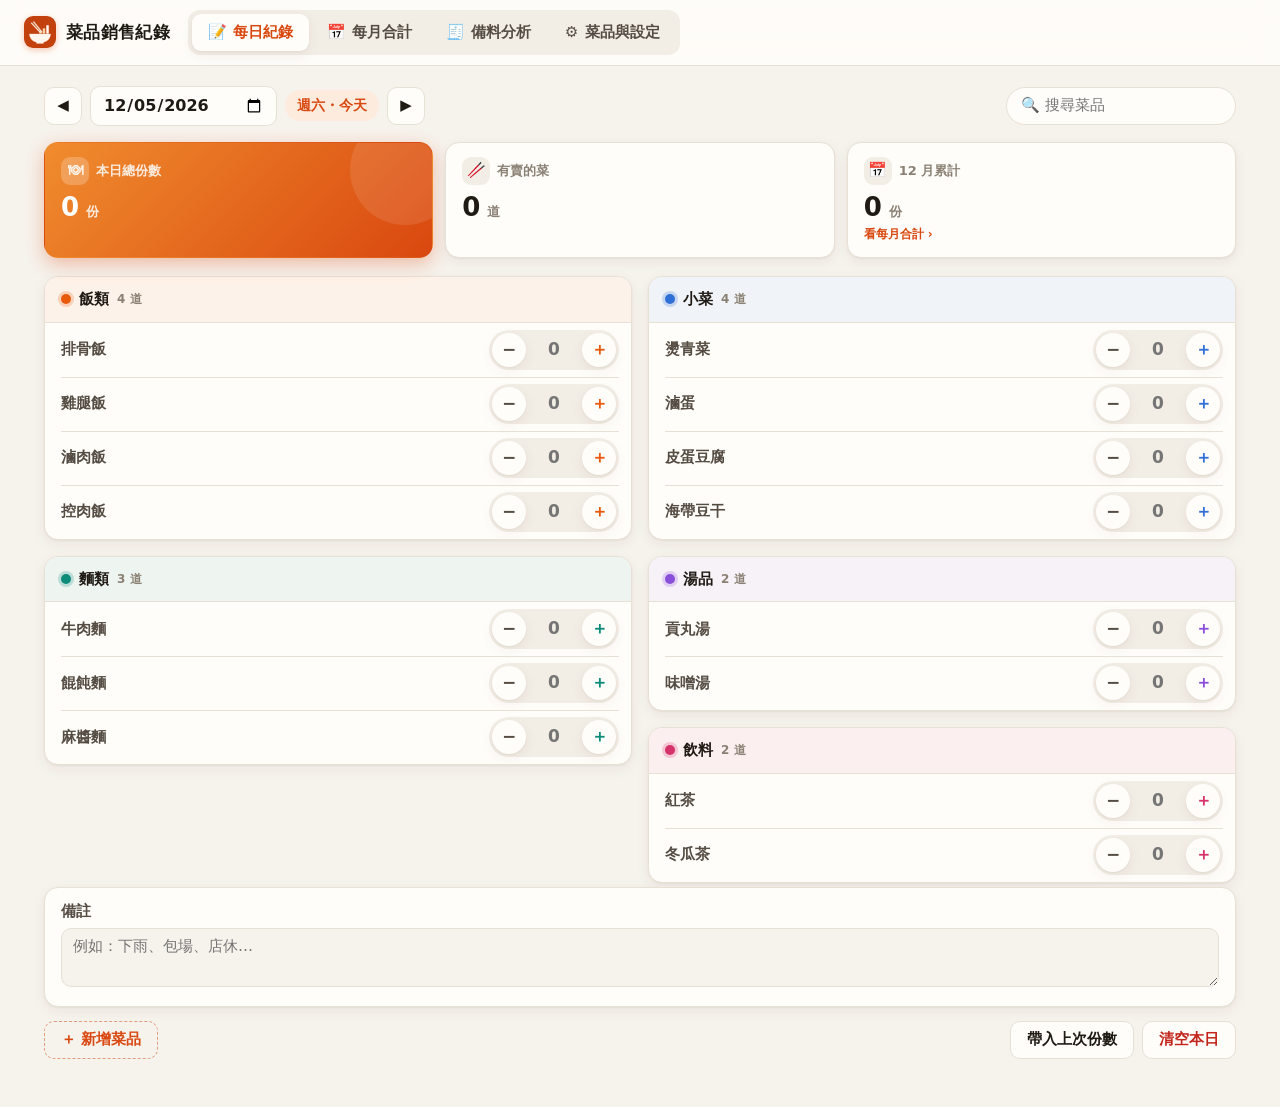
==== commit 28ab0679: "v2.2.0：備料分析頁（明日備料預估、星期分析）、月報 PDF、備料單 PDF Co-Authored-By: Claude Opus 5.5 <noreply@anthropic.com>" ====
--- a/index.html
+++ b/index.html
@@ -10,7 +10,7 @@
 <link rel="manifest" href="manifest.webmanifest">
 <link rel="icon" href="icons/icon-192.png">
 <link rel="apple-touch-icon" href="icons/apple-touch-icon.png">
-<link rel="stylesheet" href="styles.css?v=4">
+<link rel="stylesheet" href="styles.css?v=5">
 </head>
 <body>
 <header class="top">
@@ -18,15 +18,16 @@
   <nav id="nav">
     <a href="#/day" data-v="day" title="Alt+1"><b>📝</b><span>每日紀錄</span></a>
     <a href="#/month" data-v="month" title="Alt+2"><b>📅</b><span>每月合計</span></a>
-    <a href="#/settings" data-v="settings" title="Alt+3"><b>⚙️</b><span>菜品與設定</span></a>
+    <a href="#/plan" data-v="plan" title="Alt+3"><b>🧾</b><span>備料分析</span></a>
+    <a href="#/settings" data-v="settings" title="Alt+4"><b>⚙️</b><span>菜品與設定</span></a>
   </nav>
   <span id="status" class="status"></span>
   <a id="cloudst" class="cloudst" href="#/settings" hidden></a>
 </header>
 <main id="app"><p class="empty">載入中…</p></main>
 <div id="toast" class="toast" hidden></div>
-<script src="config.js?v=4"></script>
-<script src="xlsx.js?v=4"></script>
-<script src="app.js?v=4"></script>
+<script src="config.js?v=5"></script>
+<script src="xlsx.js?v=5"></script>
+<script src="app.js?v=5"></script>
 </body>
 </html>
--- a/styles.css
+++ b/styles.css
@@ -328,6 +328,7 @@
   .datebar > .btn.icon { width: 36px; }
   .wd { padding: 4px 7px; }
   .kpis.k3 .kpi .ki { display: none; }
+  .ctl .wd { display: none; }
 }
 @media screen and (max-width: 719px) {
   .kpis { grid-template-columns: 1fr 1fr; gap: 10px; margin-bottom: 14px; }
@@ -369,3 +370,93 @@
   .rank .share { min-width: 100px; width: 30%; }
   th, td { padding: 8px 9px; }
 }
+
+/* ---- 備料預估與星期分析 ---- */
+.ctl { display: flex; align-items: center; gap: 10px 18px; flex-wrap: wrap; margin-bottom: 12px; }
+.opt { display: flex; align-items: center; gap: 8px; font-size: 13px; font-weight: 700; color: var(--muted); }
+.hint.warn-t { color: var(--brand); }
+.card .kpis.pad { margin-bottom: 14px; }
+.fc .fg td { background: color-mix(in srgb, var(--gc) 8%, var(--surface)); font-weight: 800; font-size: 13px; padding-top: 8px; padding-bottom: 8px; }
+.fc .fg .dot { display: inline-block; width: 9px; height: 9px; border-radius: 50%; background: var(--gc); margin-right: 8px; vertical-align: 1px; }
+.fc .fg span { float: right; color: var(--gc); }
+.fc .fr td:first-child { padding-left: 28px; font-weight: 600; }
+.fc .fr.z td { color: var(--muted); }
+.fc .sug { display: inline-block; min-width: 46px; text-align: center; font-size: 16px; padding: 1px 10px; border-radius: 999px; background: var(--brand-soft); color: var(--brand); }
+.fc .fr.z .sug { background: transparent; color: var(--muted); }
+.insight { margin: 0 0 6px; font-size: 14px; }
+.insight b { color: var(--brand); }
+.wbars { display: grid; grid-template-columns: repeat(7, minmax(0, 1fr)); gap: 10px; align-items: end; margin: 6px 0 4px; }
+.wb { display: flex; flex-direction: column; align-items: center; gap: 4px; min-width: 0; }
+.wb .bv { font-size: 14px; font-weight: 800; }
+.wb .bt { width: 100%; max-width: 56px; height: 140px; display: flex; align-items: flex-end; background: var(--surface-2); border-radius: 10px; overflow: hidden; }
+.wb .bt i { display: block; width: 100%; border-radius: 10px 10px 0 0; background: color-mix(in srgb, var(--brand) 45%, var(--surface)); transition: height .3s; }
+.wb.hi .bt i { background: linear-gradient(180deg, var(--brand-2), var(--brand)); }
+.wb.hi .bv { color: var(--brand); }
+.wb b { font-size: 14px; color: var(--text-2); }
+.wb.we b { color: var(--brand); }
+.wb small { font-size: 11px; color: var(--muted); }
+.sm-h { font-size: 14px !important; }
+.wk th.we { color: var(--brand); }
+.wk td:not(:first-child), .wk th:not(:first-child) { min-width: 48px; }
+
+/* ---- PDF 版面（畫面外產生，固定白底） ---- */
+.pdf-render { position: fixed; left: -10000px; top: 0; width: 718px; background: #fff; color: #1f1a14; color-scheme: light; }
+.rp { width: 718px; padding: 4px 2px; font: 12px/1.45 "Microsoft JhengHei", "PingFang TC", "Noto Sans TC", system-ui, sans-serif; color: #1f1a14; background: #fff; }
+.rp-h { display: flex; justify-content: space-between; align-items: flex-end; border-bottom: 3px solid #d9480f; padding-bottom: 8px; margin-bottom: 12px; }
+.rp-shop { font-size: 12px; color: #8a8174; font-weight: 700; }
+.rp h1 { margin: 2px 0 0; font-size: 22px; }
+.rp-sub { text-align: right; font-size: 10.5px; color: #8a8174; }
+.rp-ks { display: grid; grid-template-columns: repeat(auto-fit, minmax(0, 1fr)); grid-auto-flow: column; gap: 8px; margin-bottom: 12px; }
+.rp-k { border: 1px solid #e7e0d5; border-radius: 8px; padding: 6px 10px; }
+.rp-k:first-child { background: #fdebdd; border-color: #f5c9a8; }
+.rp-k span { display: block; font-size: 10.5px; color: #8a8174; font-weight: 700; }
+.rp-k b { font-size: 17px; }
+.rp-row { display: grid; grid-template-columns: 1.7fr 1fr; gap: 10px; }
+.rp-box { border: 1px solid #e7e0d5; border-radius: 8px; padding: 8px 10px; margin-bottom: 10px; }
+.rp-box h2 { font-size: 13px; margin: 0 0 6px; color: #d9480f; }
+.rp-g { display: grid; grid-template-columns: repeat(7, 1fr); gap: 3px; }
+.rp-wh { text-align: center; font-size: 10px; font-weight: 800; color: #8a8174; }
+.rp-wh.we, .rp-d.we i { color: #d9480f; }
+.rp-d { position: relative; height: 38px; border: 1px solid #eee6da; border-radius: 5px; padding: 2px 4px; }
+.rp-d.blank { border: 0; }
+.rp-d i { font-style: normal; font-size: 9.5px; color: #554d43; font-weight: 700; }
+.rp-d b { position: absolute; right: 4px; bottom: 2px; font-size: 13px; }
+.rp-d em { position: absolute; right: 4px; top: 1px; font-style: normal; font-size: 9px; color: #8a8174; }
+.rp-wr { display: grid; grid-template-columns: 34px 1fr 34px; align-items: center; gap: 6px; margin: 5px 0; font-size: 11.5px; }
+.rp-wr.we span:first-child { color: #d9480f; font-weight: 700; }
+.rp-wr b { text-align: right; }
+.rp-wk p { margin: 8px 0 0; font-size: 11px; color: #554d43; }
+.rp-bar { display: inline-block; vertical-align: middle; width: 100%; height: 8px; background: #f2ede5; border-radius: 4px; overflow: hidden; }
+.rp-bar i { display: block; height: 100%; background: #f08c2e; border-radius: 4px; }
+.rp-t .rp-bar { width: 44px; margin-right: 5px; height: 7px; }
+.rp-cols { display: grid; grid-template-columns: 1fr 1fr; gap: 10px; }
+.rp-cols:has(> :only-child) { grid-template-columns: 1fr; }
+.rp-t { width: 100%; border-collapse: collapse; font-size: 11.5px; }
+.rp-t th { background: #f2ede5; color: #554d43; font-size: 10.5px; padding: 4px 6px; text-align: left; position: static; }
+.rp-t td { padding: 3.5px 6px; border-bottom: 1px solid #eee6da; white-space: nowrap; }
+.rp-t .r { text-align: right; }
+.rp-t .c { text-align: center; }
+.rp-t tfoot td { font-weight: 800; border-top: 2px solid #e7e0d5; background: #faf7f2; }
+.rp-n { margin: 0; padding-left: 16px; font-size: 11.5px; }
+.rp-n b { margin-right: 6px; }
+.rp-fc td { padding: 6px 7px; font-size: 13px; }
+.rp-fc .rp-cat td { background: #fdebdd; font-weight: 800; color: #b13d0c; padding: 4px 7px; }
+.rp-fc .rp-cat small { font-weight: 600; color: #8a8174; }
+.rp-fc .big { font-size: 16px; font-weight: 800; color: #d9480f; }
+.rp-fc .wr { width: 80px; border-left: 1px solid #eee6da; }
+.rp-sign { display: flex; gap: 60px; margin-top: 22px; font-size: 13px; font-weight: 700; }
+.rp-sign span { flex: 1; border-bottom: 1px solid #999; padding-bottom: 18px; }
+
+@media screen and (max-width: 719px) {
+  .ctl { gap: 10px; }
+  .opt { width: 100%; justify-content: space-between; }
+  .ctl .datebar { flex-wrap: nowrap; }
+  .ctl .datebar input[type=date] { min-width: 0; flex: 1 1 auto; font-size: 15px; padding: 6px 8px; }
+  .ctl .wd { padding: 4px 8px; font-size: 12px; }
+  .wbars { gap: 5px; }
+  .wb .bt { height: 110px; border-radius: 7px; }
+  .wb .bt i { border-radius: 7px 7px 0 0; }
+  .wb .bv { font-size: 12px; }
+  .fc .fr td:first-child { padding-left: 18px; }
+  #nav a { font-size: 10.5px; padding: 4px 2px; }
+}
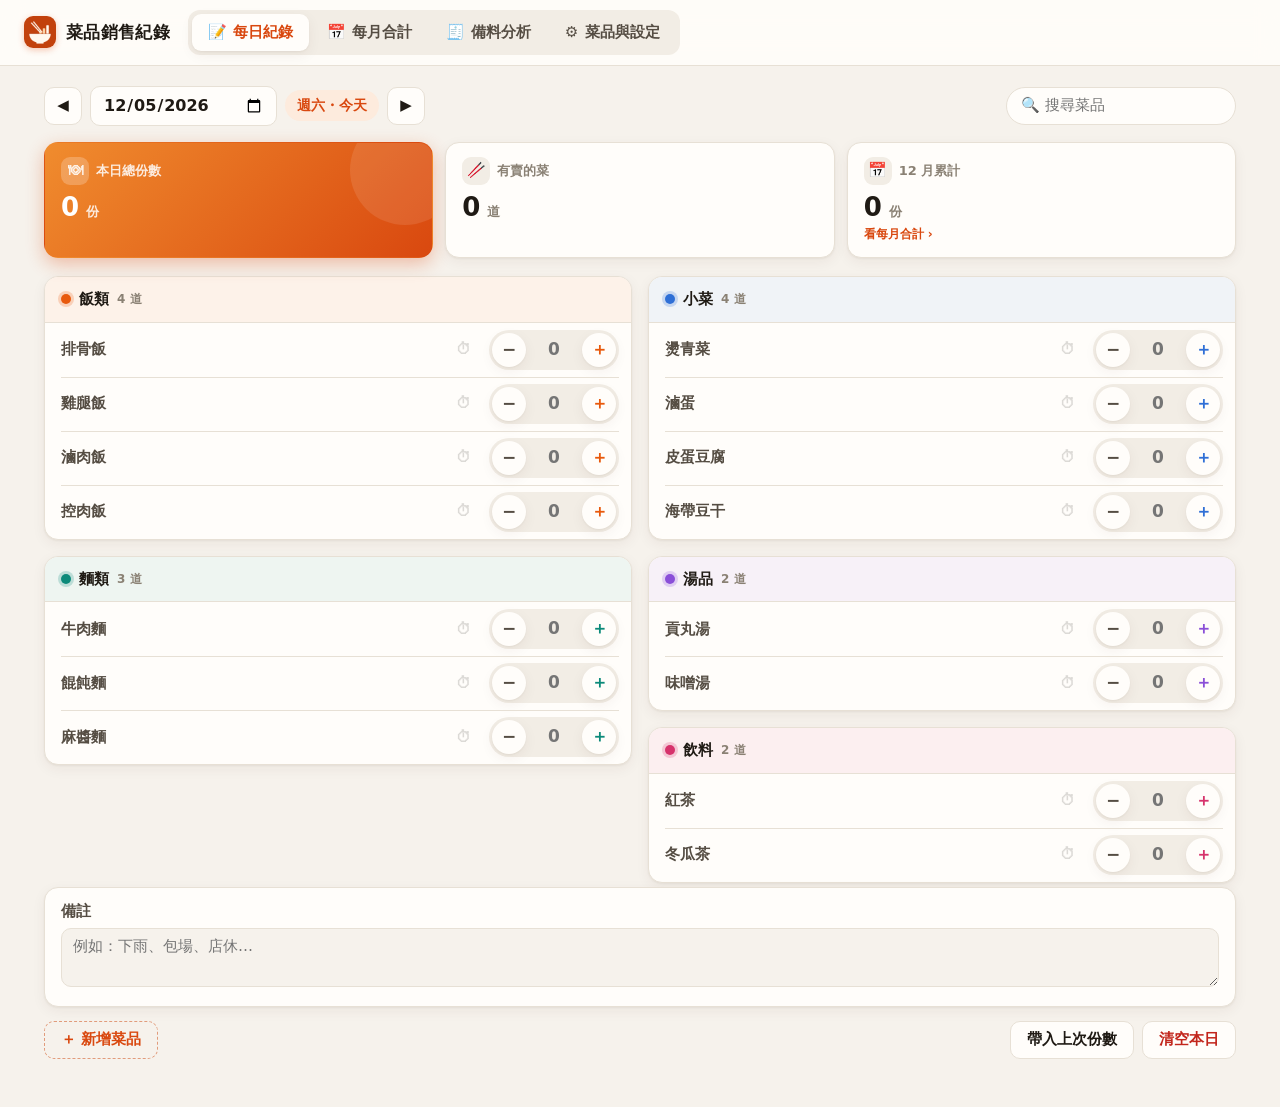
==== commit 55084648: "v2.3.0：售完時間（預估自動加量）、每月同期比較、鎖定過去日期與輸入者紀錄；雲端後端加售完時間、輸入者欄位與設定同步 Co-Authored-By: Claude Opus 5.5 <norepl" ====
--- a/index.html
+++ b/index.html
@@ -10,7 +10,7 @@
 <link rel="manifest" href="manifest.webmanifest">
 <link rel="icon" href="icons/icon-192.png">
 <link rel="apple-touch-icon" href="icons/apple-touch-icon.png">
-<link rel="stylesheet" href="styles.css?v=5">
+<link rel="stylesheet" href="styles.css?v=6">
 </head>
 <body>
 <header class="top">
@@ -26,8 +26,8 @@
 </header>
 <main id="app"><p class="empty">載入中…</p></main>
 <div id="toast" class="toast" hidden></div>
-<script src="config.js?v=5"></script>
-<script src="xlsx.js?v=5"></script>
-<script src="app.js?v=5"></script>
+<script src="config.js?v=6"></script>
+<script src="xlsx.js?v=6"></script>
+<script src="app.js?v=6"></script>
 </body>
 </html>
--- a/styles.css
+++ b/styles.css
@@ -460,3 +460,34 @@
   .fc .fr td:first-child { padding-left: 18px; }
   #nav a { font-size: 10.5px; padding: 4px 2px; }
 }
+
+/* ---- v2.3：賣完時間、鎖定、修改紀錄、同期比較 ---- */
+.row { grid-template-columns: minmax(0, 1fr) auto auto; }
+.row .so { display: inline-block; margin-left: 8px; font-size: 11px; font-weight: 800; color: #fff; background: var(--danger); padding: 0 7px; border-radius: 999px; vertical-align: 1px; }
+.row .so[hidden] { display: none; }
+.sob { width: 32px !important; min-height: 32px !important; border-radius: 50% !important; border-color: transparent; background: transparent; font-size: 15px !important; opacity: .45; padding: 0; }
+.sob:hover:not(:disabled) { opacity: 1; background: var(--surface-2); border-color: transparent; }
+.sob.on { opacity: 1; background: color-mix(in srgb, var(--danger) 14%, transparent); }
+.sob:disabled { opacity: .15; }
+.day-groups.ro .qty { opacity: .55; }
+.lockbar { display: flex; align-items: center; gap: 10px; flex-wrap: wrap; justify-content: space-between; margin-bottom: 14px; padding: 10px 14px; border-radius: var(--r); background: color-mix(in srgb, var(--c3) 10%, var(--surface)); border: 1px solid color-mix(in srgb, var(--c3) 30%, var(--line)); font-weight: 700; color: var(--text-2); }
+.daylog { margin-top: 16px; padding: 0; }
+.daylog summary { cursor: pointer; padding: 12px 18px; font-weight: 800; list-style-position: inside; }
+.daylog ul { list-style: none; margin: 0; padding: 0 0 6px; border-top: 1px solid var(--line); }
+.daylog li { display: grid; grid-template-columns: 90px minmax(0, 1fr) minmax(0, 1.4fr) auto; gap: 10px; padding: 7px 18px; border-bottom: 1px solid var(--line); font-size: 14px; }
+.daylog li:last-child { border-bottom: 0; }
+.daylog time { color: var(--muted); font-variant-numeric: tabular-nums; }
+.tag.sot { color: var(--danger); border-color: color-mix(in srgb, var(--danger) 40%, var(--line)); }
+.dl.new { color: var(--c3); }
+.kpi.main .dl { color: #fff; background: rgba(255, 255, 255, .22); padding: 0 6px; border-radius: 999px; }
+.seg-l { font-size: 12px; font-weight: 700; color: var(--muted); padding: 5px 4px 5px 8px; }
+.chip.on { color: var(--c3); background: color-mix(in srgb, var(--c3) 12%, transparent); }
+.rp-so { margin-left: 6px; font-size: 10px; color: #c2261c; border: 1px solid #f0b6b0; border-radius: 4px; padding: 0 3px; }
+@media screen and (max-width: 719px) {
+  .row { gap: 6px; }
+  .sob { width: 30px !important; min-height: 30px !important; }
+  .daylog li { grid-template-columns: 76px minmax(0, 1fr) auto; padding: 7px 14px; }
+  .daylog li span:not(.r) { grid-column: 2 / 4; grid-row: 2; color: var(--muted); font-size: 13px; }
+  .daylog li .r { grid-column: 3; grid-row: 1; }
+  .lockbar .btn { width: 100%; }
+}
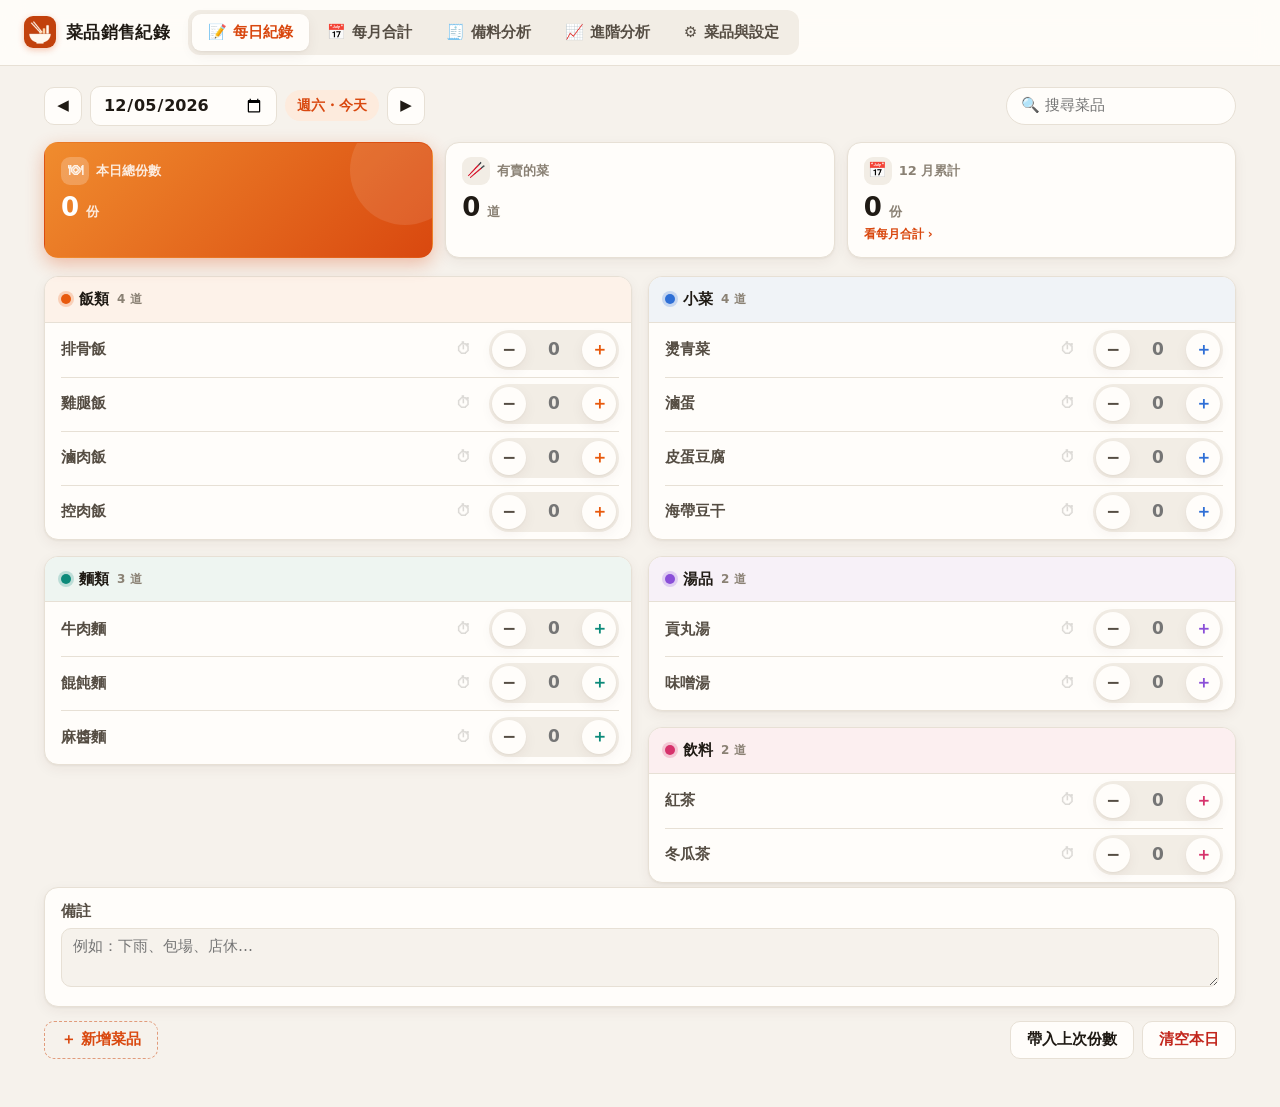
==== commit e01256cd: "v2.4.0：進階分析頁（預估準確度與自動修正、ABC、趨勢警示、售完損失、新菜追蹤、互相排擠、年度走勢）、分析報告 PDF Co-Authored-By: Claude Opus 5.5 <nore" ====
--- a/index.html
+++ b/index.html
@@ -10,7 +10,7 @@
 <link rel="manifest" href="manifest.webmanifest">
 <link rel="icon" href="icons/icon-192.png">
 <link rel="apple-touch-icon" href="icons/apple-touch-icon.png">
-<link rel="stylesheet" href="styles.css?v=6">
+<link rel="stylesheet" href="styles.css?v=7">
 </head>
 <body>
 <header class="top">
@@ -19,15 +19,16 @@
     <a href="#/day" data-v="day" title="Alt+1"><b>📝</b><span>每日紀錄</span></a>
     <a href="#/month" data-v="month" title="Alt+2"><b>📅</b><span>每月合計</span></a>
     <a href="#/plan" data-v="plan" title="Alt+3"><b>🧾</b><span>備料分析</span></a>
-    <a href="#/settings" data-v="settings" title="Alt+4"><b>⚙️</b><span>菜品與設定</span></a>
+    <a href="#/insight" data-v="insight" title="Alt+4"><b>📈</b><span>進階分析</span></a>
+    <a href="#/settings" data-v="settings" title="Alt+5"><b>⚙️</b><span>菜品與設定</span></a>
   </nav>
   <span id="status" class="status"></span>
   <a id="cloudst" class="cloudst" href="#/settings" hidden></a>
 </header>
 <main id="app"><p class="empty">載入中…</p></main>
 <div id="toast" class="toast" hidden></div>
-<script src="config.js?v=6"></script>
-<script src="xlsx.js?v=6"></script>
-<script src="app.js?v=6"></script>
+<script src="config.js?v=7"></script>
+<script src="xlsx.js?v=7"></script>
+<script src="app.js?v=7"></script>
 </body>
 </html>
--- a/styles.css
+++ b/styles.css
@@ -491,3 +491,94 @@
   .daylog li .r { grid-column: 3; grid-row: 1; }
   .lockbar .btn { width: 100%; }
 }
+
+/* ---- v2.4 進階分析 ---- */
+.kpi.warn .v { color: var(--danger); }
+.tag.fix { color: var(--c3); border-color: color-mix(in srgb, var(--c3) 40%, var(--line)); }
+a.opt.chip { text-decoration: none; padding: 4px 11px; font-size: 12px; }
+.tune { margin-bottom: 14px; }
+.tune .btns { align-items: center; margin: 6px 0 4px; }
+.tune .hint { margin: 8px 0 0; }
+.sw { display: inline-flex; align-items: center; gap: 8px; font-size: 14px; font-weight: 600; color: var(--text-2); cursor: pointer; }
+.sw input { width: 18px; height: 18px; accent-color: var(--brand); }
+.two { display: grid; grid-template-columns: repeat(2, minmax(0, 1fr)); gap: 0 24px; padding: 0 18px 14px; }
+.two h4 { margin: 4px 0 6px; font-size: 14px; }
+.lst { list-style: none; margin: 0 0 8px; padding: 0; }
+.lst li { display: grid; grid-template-columns: minmax(0, 1fr) auto auto; align-items: center; gap: 2px 10px; padding: 7px 0; border-bottom: 1px solid var(--line); }
+.lst li:last-child { border-bottom: 0; }
+.lst li > span:first-child { font-weight: 700; overflow: hidden; text-overflow: ellipsis; white-space: nowrap; }
+.lst li > small { grid-column: 1 / -1; color: var(--muted); font-size: 12px; }
+.lst li .dl { text-align: right; min-width: 52px; }
+.lst.cn li { grid-template-columns: minmax(0, 1fr) auto; }
+.lst.cn li > span:first-child { white-space: normal; font-weight: 400; }
+.str { font-size: 12px; padding: 1px 10px; border-radius: 999px; color: var(--c6); background: color-mix(in srgb, var(--c6) 14%, transparent); }
+.str.hi { color: var(--danger); background: color-mix(in srgb, var(--danger) 13%, transparent); }
+.spark { display: inline-flex; align-items: flex-end; gap: 2px; height: 22px; width: 62px; vertical-align: middle; }
+.spark i { flex: 1; min-height: 2px; background: color-mix(in srgb, var(--brand) 55%, var(--surface)); border-radius: 2px 2px 0 0; }
+.spark i:last-child { background: var(--brand); }
+.alert { margin: 0 18px 14px; padding: 10px 14px; border-radius: 12px; background: color-mix(in srgb, var(--danger) 9%, var(--surface)); border: 1px solid color-mix(in srgb, var(--danger) 30%, var(--line)); display: grid; gap: 3px; font-size: 14px; }
+.alert b { color: var(--danger); }
+.alert small { color: var(--muted); }
+.abcbar { display: flex; gap: 3px; margin-bottom: 14px; height: 30px; }
+.abcbar i { font-style: normal; display: flex; align-items: center; min-width: 0; padding: 0 10px; border-radius: 8px; font-size: 12px; font-weight: 700; overflow: hidden; white-space: nowrap; color: #fff; }
+.abcbar b { margin-right: 4px; font-size: 14px; }
+.ab-a { --abc: var(--c1); }
+.ab-b { --abc: var(--c3); }
+.ab-c { --abc: #9a9286; }
+.abcbar i.ab-a, .abcbar i.ab-b, .abcbar i.ab-c { background: var(--abc); }
+.abk { display: inline-grid; place-items: center; width: 24px; height: 24px; border-radius: 7px; font-weight: 800; font-size: 13px; color: var(--abc); background: color-mix(in srgb, var(--abc) 15%, transparent); }
+.abc tr.ab-c td.b { color: var(--muted); }
+.vd { font-size: 12px; font-weight: 700; padding: 1px 9px; border-radius: 999px; white-space: nowrap; }
+.vd.good { color: var(--up); background: color-mix(in srgb, var(--up) 13%, transparent); }
+.vd.ok { color: var(--text-2); background: var(--surface-2); }
+.vd.weak { color: var(--danger); background: color-mix(in srgb, var(--danger) 12%, transparent); }
+.nd .spark { width: 48px; }
+.ybars { display: grid; grid-template-columns: repeat(12, minmax(0, 1fr)); gap: 6px; align-items: end; margin: 6px 0 4px; }
+.yb { display: flex; flex-direction: column; align-items: center; gap: 3px; min-width: 0; }
+.yb .bv { font-size: 12px; font-weight: 800; white-space: nowrap; }
+.yb .bt { position: relative; width: 100%; max-width: 44px; height: 150px; background: var(--surface-2); border-radius: 8px; overflow: hidden; }
+.yb .bt i, .yb .bt em { position: absolute; bottom: 0; display: block; border-radius: 6px 6px 0 0; }
+.yb .bt em { left: 0; right: 0; background: color-mix(in srgb, var(--muted) 28%, transparent); }
+.yb .bt i { left: 22%; right: 22%; background: color-mix(in srgb, var(--brand) 55%, var(--surface)); }
+.yb.hi .bt i { background: linear-gradient(180deg, var(--brand-2), var(--brand)); }
+.yb.part .bt i { background: repeating-linear-gradient(45deg, color-mix(in srgb, var(--brand) 55%, var(--surface)) 0 5px, color-mix(in srgb, var(--brand) 30%, var(--surface)) 5px 10px); }
+.yb b { font-size: 12px; color: var(--text-2); }
+.yb small { font-size: 11px; color: var(--muted); white-space: nowrap; }
+/* PDF */
+.rp-p { margin: 0 0 6px; font-size: 11.5px; color: #3a332b; }
+.rp-mini { display: block; font-size: 11px; color: #8a8174; margin: 2px 0 3px; }
+.rp-li { display: flex; justify-content: space-between; gap: 8px; font-size: 11.5px; padding: 2.5px 0; border-bottom: 1px solid #f2ede5; }
+.rp-li span { color: #554d43; font-weight: 700; white-space: nowrap; }
+.rp-abc { display: inline-block; width: 16px; text-align: center; border-radius: 3px; color: #fff; background: #9a9286; }
+.rp-abc.A { background: #e8590c; }
+.rp-abc.B { background: #2f6fd6; }
+.rp-yb { display: grid; grid-template-columns: repeat(12, 1fr); gap: 5px; align-items: end; }
+.rp-yb > div { text-align: center; font-size: 10px; }
+.rp-yb span { display: block; font-weight: 700; height: 14px; }
+.rp-yt { position: relative; height: 90px; background: #faf7f2; border-radius: 4px; }
+.rp-yt i, .rp-yt em { position: absolute; bottom: 0; display: block; }
+.rp-yt em { left: 0; right: 0; background: #e7e0d5; }
+.rp-yt i { left: 22%; right: 22%; background: #f08c2e; }
+.rp-yb b { font-size: 10px; color: #554d43; }
+@media screen and (max-width: 719px) {
+  .two { grid-template-columns: 1fr; padding: 0 14px 12px; }
+  .alert { margin: 0 14px 12px; }
+  .ybars { gap: 3px; }
+  .yb .bt { height: 110px; border-radius: 6px; }
+  .yb .bv { font-size: 10px; }
+  .yb b { font-size: 11px; }
+  .yb small { font-size: 9px; }
+  #nav a { padding: 4px 2px; font-size: 10.5px; }
+  #nav a span { white-space: nowrap; }
+}
+.yb { cursor: pointer; }
+@media screen and (max-width: 719px) {
+  .yb .bv { display: none; }
+  .yb .mo { display: none; }
+  .yb b { font-size: 12px; }
+  .yb small { display: none; }
+}
+@media screen and (min-width: 720px) and (max-width: 1040px) {
+  #nav a { padding: 7px 10px; gap: 4px; }
+  .brand span { max-width: 9em; overflow: hidden; text-overflow: ellipsis; white-space: nowrap; }
+}
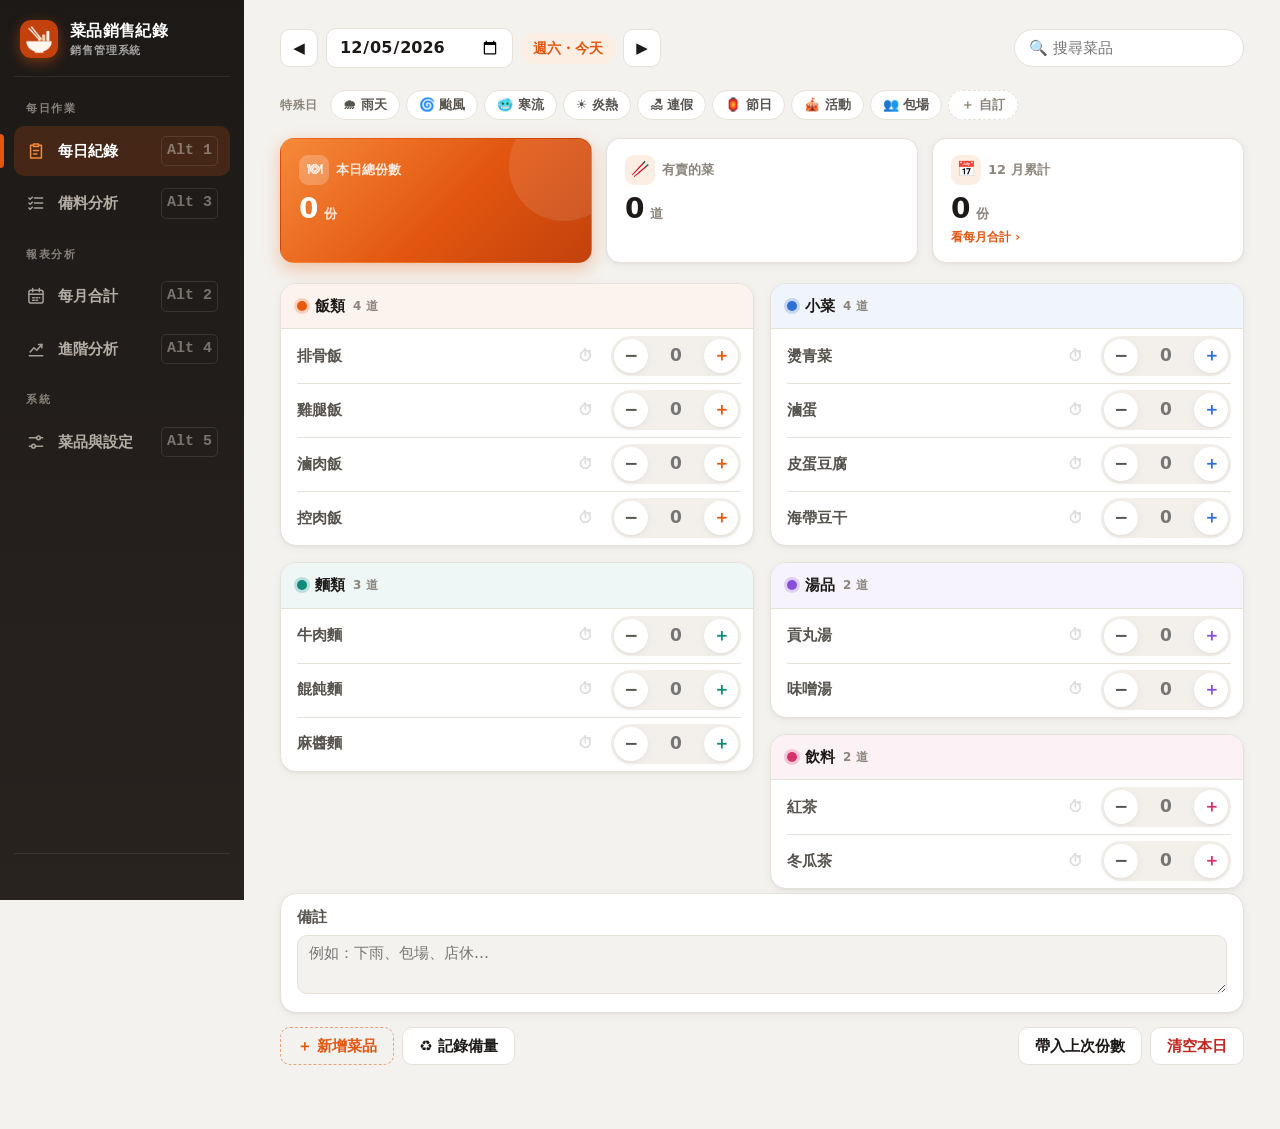
==== commit 2aaf9bdf: "v2.5.0：特殊日影響、剩餘與報廢、目標達成、自動週報、分店比較；左側導覽列專業版面 Co-Authored-By: Claude Opus 5.5 <noreply@anthropic.com>" ====
--- a/index.html
+++ b/index.html
@@ -10,25 +10,30 @@
 <link rel="manifest" href="manifest.webmanifest">
 <link rel="icon" href="icons/icon-192.png">
 <link rel="apple-touch-icon" href="icons/apple-touch-icon.png">
-<link rel="stylesheet" href="styles.css?v=7">
+<link rel="stylesheet" href="styles.css?v=8">
 </head>
 <body>
 <header class="top">
-  <div class="brand"><img src="icons/icon-192.png" alt=""><span id="shop">菜品銷售紀錄</span></div>
-  <nav id="nav">
-    <a href="#/day" data-v="day" title="Alt+1"><b>📝</b><span>每日紀錄</span></a>
-    <a href="#/month" data-v="month" title="Alt+2"><b>📅</b><span>每月合計</span></a>
-    <a href="#/plan" data-v="plan" title="Alt+3"><b>🧾</b><span>備料分析</span></a>
-    <a href="#/insight" data-v="insight" title="Alt+4"><b>📈</b><span>進階分析</span></a>
-    <a href="#/settings" data-v="settings" title="Alt+5"><b>⚙️</b><span>菜品與設定</span></a>
+  <div class="brand"><img src="icons/icon-192.png" alt=""><div class="bt"><span id="shop">菜品銷售紀錄</span><small>銷售管理系統</small></div></div>
+  <nav id="nav" aria-label="主選單">
+    <span class="nav-sec">每日作業</span>
+    <a href="#/day" data-v="day" title="每日紀錄（Alt+1）"><b><svg viewBox="0 0 24 24" aria-hidden="true"><path d="M9 3.5h6v3H9z"/><path d="M15 5h3.5v15.5h-13V5H9"/><path d="M9 11.5h6M9 15.5h4"/></svg></b><span>每日紀錄</span><kbd>Alt 1</kbd></a>
+    <a href="#/plan" data-v="plan" title="備料分析（Alt+3）"><b><svg viewBox="0 0 24 24" aria-hidden="true"><path d="M10 6h10M10 12h10M10 18h10"/><path d="M3.5 6l1.5 1.5L7.5 5M3.5 12l1.5 1.5 2.5-2.5M3.5 18l1.5 1.5 2.5-2.5"/></svg></b><span>備料分析</span><kbd>Alt 3</kbd></a>
+    <span class="nav-sec">報表分析</span>
+    <a href="#/month" data-v="month" title="每月合計（Alt+2）"><b><svg viewBox="0 0 24 24" aria-hidden="true"><rect x="3.5" y="5" width="17" height="15.5" rx="2.5"/><path d="M3.5 10h17M8 3v4M16 3v4M8 14h2M12 14h2M16 14h.5M8 17h2M12 17h2"/></svg></b><span>每月合計</span><kbd>Alt 2</kbd></a>
+    <a href="#/insight" data-v="insight" title="進階分析（Alt+4）"><b><svg viewBox="0 0 24 24" aria-hidden="true"><path d="M4 20h16"/><path d="M5 15.5l4.5-5 3.5 3 6-7"/><path d="M15 6.5h4v4"/></svg></b><span>進階分析</span><kbd>Alt 4</kbd></a>
+    <span class="nav-sec">系統</span>
+    <a href="#/settings" data-v="settings" title="菜品與設定（Alt+5）"><b><svg viewBox="0 0 24 24" aria-hidden="true"><path d="M4 7h9M17 7h3M4 17h3M11 17h9"/><circle cx="15" cy="7" r="2.2"/><circle cx="9" cy="17" r="2.2"/></svg></b><span>菜品與設定</span><kbd>Alt 5</kbd></a>
   </nav>
-  <span id="status" class="status"></span>
-  <a id="cloudst" class="cloudst" href="#/settings" hidden></a>
+  <div class="foot">
+    <a id="cloudst" class="cloudst" href="#/settings" hidden></a>
+    <span id="status" class="status"></span>
+  </div>
 </header>
 <main id="app"><p class="empty">載入中…</p></main>
 <div id="toast" class="toast" hidden></div>
-<script src="config.js?v=7"></script>
-<script src="xlsx.js?v=7"></script>
-<script src="app.js?v=7"></script>
+<script src="config.js?v=8"></script>
+<script src="xlsx.js?v=8"></script>
+<script src="app.js?v=8"></script>
 </body>
 </html>
--- a/styles.css
+++ b/styles.css
@@ -1,26 +1,27 @@
 /* 菜品銷售紀錄 v2 — 版面 */
 :root {
   color-scheme: light;
-  --bg: #f6f2ec;
-  --surface: #fffdfa;
-  --surface-2: #f2ede5;
-  --line: #e7e0d5;
-  --text: #1f1a14;
-  --text-2: #554d43;
-  --muted: #8a8174;
-  --brand: #d9480f;
-  --brand-2: #f08c2e;
+  --bg: #f4f2ee;
+  --surface: #ffffff;
+  --surface-2: #f3f0eb;
+  --line: #e6e1d9;
+  --text: #1c1917;
+  --text-2: #57534e;
+  --muted: #8c857b;
+  --brand: #e2560f;
+  --brand-2: #f6893a;
   --brand-ink: #fff;
-  --brand-soft: #fdebdd;
+  --brand-soft: #fdeee3;
   --series: #2a78d6;
   --series-soft: #d6e6f8;
   --up: #15803d;
-  --down: #b91c1c;
+  --down: #c0262d;
   --danger: #c2261c;
   --has: #fff6ec;
-  --shadow: 0 1px 2px rgba(60, 40, 20, .05), 0 4px 14px rgba(60, 40, 20, .06);
-  --shadow-lg: 0 8px 28px rgba(60, 40, 20, .14);
-  --r: 14px;
+  --nav: #1c1917; --nav-2: #292320; --nav-text: #b5aea5;
+  --shadow: 0 1px 2px rgba(28, 25, 23, .04), 0 2px 10px rgba(28, 25, 23, .05);
+  --shadow-lg: 0 12px 32px rgba(28, 25, 23, .16);
+  --r: 16px;
   /* 分類顏色 */
   --c1: #e8590c; --c2: #0c8a7a; --c3: #2f6fd6; --c4: #8a4fd8; --c5: #d6336c; --c6: #b7791f;
 }
@@ -31,6 +32,7 @@
     --text: #f2efea; --text-2: #c9c3b8; --muted: #9a9286;
     --brand: #f97316; --brand-2: #fb923c; --brand-ink: #1a0d04; --brand-soft: #3a2316;
     --series: #3987e5; --series-soft: #20344d; --up: #4ade80; --down: #f87171; --danger: #f87171; --has: #2a1f16;
+    --nav: #0c0b0a; --nav-2: #171412; --nav-text: #a8a29e;
     --shadow: 0 1px 2px rgba(0, 0, 0, .3); --shadow-lg: 0 10px 30px rgba(0, 0, 0, .5);
     --c1: #fb923c; --c2: #2dd4bf; --c3: #60a5fa; --c4: #c084fc; --c5: #f472b6; --c6: #fbbf24;
   }
@@ -41,6 +43,7 @@
   --text: #f2efea; --text-2: #c9c3b8; --muted: #9a9286;
   --brand: #f97316; --brand-2: #fb923c; --brand-ink: #1a0d04; --brand-soft: #3a2316;
   --series: #3987e5; --series-soft: #20344d; --up: #4ade80; --down: #f87171; --danger: #f87171; --has: #2a1f16;
+  --nav: #0c0b0a; --nav-2: #171412; --nav-text: #a8a29e;
   --shadow: 0 1px 2px rgba(0, 0, 0, .3); --shadow-lg: 0 10px 30px rgba(0, 0, 0, .5);
   --c1: #fb923c; --c2: #2dd4bf; --c3: #60a5fa; --c4: #c084fc; --c5: #f472b6; --c6: #fbbf24;
 }
@@ -582,3 +585,244 @@
   #nav a { padding: 7px 10px; gap: 4px; }
   .brand span { max-width: 9em; overflow: hidden; text-overflow: ellipsis; white-space: nowrap; }
 }
+
+/* =====================================================================
+   v2.5 專業版面：左側導覽列、圖示徽章、分析卡片、新功能元件
+   ===================================================================== */
+body { font-family: "Segoe UI", "Microsoft JhengHei UI", "Microsoft JhengHei", system-ui, -apple-system, "PingFang TC", "Noto Sans TC", sans-serif; }
+#nav svg { width: 20px; height: 20px; fill: none; stroke: currentColor; stroke-width: 1.8; stroke-linecap: round; stroke-linejoin: round; display: block; }
+#nav kbd { display: none; }
+.nav-sec { display: none; }
+.brand .bt { display: flex; flex-direction: column; min-width: 0; line-height: 1.2; }
+.brand .bt small { display: none; font-size: 11px; font-weight: 600; letter-spacing: .08em; opacity: .6; }
+.top .foot { display: contents; }
+
+/* ---- 桌面：左側深色導覽列 ---- */
+@media screen and (min-width: 720px) {
+  :root { --sbw: 244px; }
+  body { padding-left: var(--sbw); }
+  .top {
+    position: fixed; left: 0; top: 0; bottom: 0; width: var(--sbw); z-index: 30;
+    flex-direction: column; align-items: stretch; gap: 0; padding: 18px 14px 16px;
+    background: linear-gradient(180deg, var(--nav) 0%, var(--nav-2) 100%); color: #fff;
+    border: 0; -webkit-backdrop-filter: none; backdrop-filter: none; overflow-y: auto;
+  }
+  .top > .kn-home { align-self: flex-start; margin: 0 0 12px 4px !important; }
+  .brand { color: #fff; padding: 2px 6px 18px; margin-bottom: 8px; border-bottom: 1px solid rgba(255, 255, 255, .08); gap: 12px; }
+  .brand img { width: 38px; height: 38px; border-radius: 11px; box-shadow: 0 4px 14px rgba(226, 86, 15, .45); }
+  .brand .bt span { font-size: 16px; overflow: hidden; text-overflow: ellipsis; white-space: nowrap; }
+  .brand .bt small { display: block; margin-top: 3px; }
+  #nav { flex-direction: column; gap: 2px; background: transparent; padding: 0; border-radius: 0; }
+  .nav-sec { display: block; font-size: 11px; font-weight: 700; letter-spacing: .14em; color: color-mix(in srgb, var(--nav-text) 70%, transparent); padding: 16px 12px 6px; }
+  #nav a { gap: 12px; padding: 10px 12px; border-radius: 10px; color: var(--nav-text); font-weight: 600; position: relative; }
+  #nav a b { opacity: .9; }
+  #nav a:hover { background: rgba(255, 255, 255, .06); color: #fff; }
+  #nav a.on { background: color-mix(in srgb, var(--brand) 20%, transparent); color: #fff; box-shadow: none; }
+  #nav a.on::before { content: ""; position: absolute; left: -14px; top: 8px; bottom: 8px; width: 4px; border-radius: 0 4px 4px 0; background: var(--brand); }
+  #nav a.on b { color: var(--brand-2); opacity: 1; }
+  #nav kbd { display: inline; margin-left: auto; font: 600 10.5px/1 inherit; color: color-mix(in srgb, var(--nav-text) 60%, transparent); border: 1px solid rgba(255, 255, 255, .1); border-radius: 5px; padding: 3px 5px; }
+  .top .foot { display: flex; flex-direction: column; gap: 8px; margin-top: auto; padding: 14px 6px 0; border-top: 1px solid rgba(255, 255, 255, .08); }
+  .top .status { margin: 0; color: var(--nav-text); font-size: 12px; min-height: 16px; }
+  .top .cloudst { align-self: flex-start; background: rgba(255, 255, 255, .07); color: var(--nav-text); }
+  .top .cloudst.ok { color: #4ade80; background: rgba(74, 222, 128, .12); }
+  .top .cloudst.bad { color: #fca5a5; background: rgba(248, 113, 113, .14); }
+  main { max-width: 1320px; padding: 28px 36px 64px; }
+}
+/* 平板：導覽列縮成圖示 */
+@media screen and (min-width: 720px) and (max-width: 1099px) {
+  :root { --sbw: 76px; }
+  .top { padding: 16px 10px; align-items: center; }
+  .top > .kn-home { margin: 0 0 10px !important; padding: 5px 7px !important; font-size: 0 !important; align-self: center; }
+  .top > .kn-home span { font-size: 18px !important; }
+  .brand { padding: 0 0 14px; justify-content: center; }
+  .brand .bt, .nav-sec, #nav kbd, #nav a span, .top .status { display: none !important; }
+  #nav { width: 100%; gap: 6px; }
+  #nav a { justify-content: center; padding: 12px 0; }
+  #nav a.on::before { left: -10px; }
+  .top .foot { padding: 12px 0 0; align-items: center; width: 100%; }
+  .top .cloudst { font-size: 0; padding: 6px 8px; align-self: center; }
+  .top .cloudst::before { content: "☁"; font-size: 15px; }
+  main { padding: 24px 24px 56px; }
+}
+@media screen and (max-width: 719px) {
+  .brand .bt span { overflow: hidden; text-overflow: ellipsis; white-space: nowrap; }
+  #nav svg { width: 22px; height: 22px; }
+  #nav a b { line-height: 1; margin-bottom: 2px; }
+  .top .foot { display: flex; align-items: center; gap: 8px; margin-left: auto; }
+}
+
+/* ---- 頁首 ---- */
+.page-head { margin-bottom: 20px; gap: 12px 14px; }
+.page-head h2 { font-size: 24px; font-weight: 800; letter-spacing: .01em; }
+.ph-t { display: flex; flex-direction: column; gap: 2px; min-width: 0; }
+.ph-t p { margin: 0; }
+
+/* ---- 卡片：標題列加分隔線與圖示徽章 ---- */
+.card { border-radius: var(--r); border-color: var(--line); box-shadow: var(--shadow); margin-bottom: 18px; scroll-margin-top: 76px; }
+.card > .card-head:first-child { border-bottom: 1px solid var(--line); margin-bottom: 16px; padding: 14px 20px; min-height: 60px; }
+.card-head h3 { display: inline-flex; align-items: center; gap: 10px; font-size: 16px; font-weight: 800; }
+.card-head h3 .hi { font-style: normal; display: inline-grid; place-items: center; width: 32px; height: 32px; border-radius: 10px; background: var(--brand-soft); font-size: 16px; flex: none; }
+.card-head h3.sm-h { font-size: 14px !important; color: var(--text-2); }
+.pad { padding: 0 20px; }
+.card.form { padding: 18px 20px; }
+.card > .tbl-wrap { border-top: 1px solid var(--line) !important; }
+.card > .card-head:first-child + .tbl-wrap { border-top: 0 !important; margin-top: -16px; }
+th { font-size: 11.5px; letter-spacing: .06em; padding-top: 10px; padding-bottom: 10px; }
+td { padding-top: 10px; padding-bottom: 10px; }
+td.wrap { white-space: normal; min-width: 150px; line-height: 1.6; }
+
+/* ---- KPI ---- */
+.kpis { gap: 14px; margin-bottom: 20px; }
+.kpis.k6 { grid-template-columns: repeat(3, minmax(0, 1fr)); }
+@media screen and (min-width: 1560px) { .kpis.k6 { grid-template-columns: repeat(6, minmax(0, 1fr)); } }
+.kpis.k4 { grid-template-columns: repeat(4, minmax(0, 1fr)); }
+.kpi { border-radius: 14px; padding: 16px 18px; }
+.kpi .ki { background: var(--brand-soft); width: 30px; height: 30px; }
+.kpi .v { font-size: 28px; letter-spacing: -.01em; }
+.kpi.main { background: linear-gradient(135deg, #f6893a 0%, #e2560f 55%, #c2410c 100%); }
+.kpi.good .v { color: var(--up); }
+.card .kpi:not(.main) { box-shadow: none; background: var(--surface-2); border-color: transparent; }
+.card .kpi.main { box-shadow: none; }
+.card .kpi:not(.main) .ki { background: var(--surface); }
+.kbar { display: block; height: 6px; margin-top: 8px; border-radius: 99px; background: var(--surface-2); overflow: hidden; }
+.kbar i { display: block; height: 100%; border-radius: 99px; background: var(--brand); }
+.kbar.ok i { background: var(--up); }
+.kbar.low i { background: var(--c6); }
+.kpi.main .kbar { background: rgba(255, 255, 255, .25); }
+.kpi.main .kbar i { background: #fff; }
+
+/* ---- 按鈕 ---- */
+.btn.primary { background: var(--brand); box-shadow: 0 2px 8px color-mix(in srgb, var(--brand) 30%, transparent); }
+.btn.primary:hover:not(:disabled) { background: color-mix(in srgb, var(--brand) 88%, #000); filter: none; }
+.btn.tgl.on { color: var(--brand); border-color: color-mix(in srgb, var(--brand) 50%, var(--line)); background: var(--brand-soft); }
+
+/* ---- 進階分析：快速跳轉 ---- */
+.subnav { position: sticky; top: 0; z-index: 15; display: flex; gap: 6px; overflow-x: auto; scrollbar-width: none; margin: -6px -4px 18px; padding: 10px 4px;
+  background: color-mix(in srgb, var(--bg) 88%, transparent); -webkit-backdrop-filter: blur(10px); backdrop-filter: blur(10px); }
+.subnav::-webkit-scrollbar { display: none; }
+.subnav button { flex: none; font: inherit; font-size: 13px; font-weight: 700; color: var(--text-2); background: var(--surface); border: 1px solid var(--line); border-radius: 999px; padding: 6px 13px; cursor: pointer; white-space: nowrap; transition: border-color .15s, color .15s; }
+.subnav button:hover { color: var(--brand); border-color: color-mix(in srgb, var(--brand) 45%, var(--line)); }
+
+/* ---- 特殊日標註 ---- */
+.tagbar { display: flex; align-items: center; gap: 10px; margin-bottom: 16px; min-width: 0; }
+.card .tagbar { margin: 0 0 12px; }
+.tb-l { font-size: 12px; font-weight: 800; color: var(--muted); letter-spacing: .06em; white-space: nowrap; }
+.tb-s { display: flex; gap: 6px; overflow-x: auto; scrollbar-width: none; padding: 2px; min-width: 0; }
+.tb-s::-webkit-scrollbar { display: none; }
+.tg { flex: none; font: inherit; font-size: 13px; font-weight: 600; color: var(--text-2); background: var(--surface); border: 1px solid var(--line); border-radius: 999px; padding: 4px 12px; cursor: pointer; white-space: nowrap; transition: border-color .15s, background .15s, color .15s; }
+.tg:hover:not(:disabled) { border-color: var(--muted); }
+.tg.on { color: var(--brand); background: var(--brand-soft); border-color: color-mix(in srgb, var(--brand) 45%, var(--line)); font-weight: 800; }
+.tg.add { border-style: dashed; color: var(--muted); }
+.tg:disabled { cursor: default; opacity: .55; }
+.tg.on:disabled { opacity: 1; }
+.cd .tgi { position: absolute; left: 50%; transform: translateX(-50%); top: 6px; font-style: normal; font-size: 11px; letter-spacing: -1px; }
+.tag.tgf { color: var(--c4); border-color: color-mix(in srgb, var(--c4) 40%, var(--line)); }
+.alert.info { background: color-mix(in srgb, var(--c3) 9%, var(--surface)); border-color: color-mix(in srgb, var(--c3) 30%, var(--line)); margin: 0 20px 14px; padding: 10px 14px; }
+.alert.info b { color: var(--c3); }
+
+/* ---- 每日紀錄：備量欄 ---- */
+.mkon .row { grid-template-columns: minmax(0, 1fr) auto auto auto; }
+.mkh { display: grid; grid-template-columns: minmax(0, 1fr) 32px 64px 130px; gap: 10px; padding: 6px 12px 2px 16px; font-size: 11px; font-weight: 700; color: var(--muted); letter-spacing: .06em; }
+.mkh span { text-align: center; }
+.mkh span:first-child { grid-column: 1 / 3; text-align: left; }
+.mk input { width: 64px; text-align: center; font-weight: 700; font-size: 15px; min-height: 36px; border-radius: 999px; background: var(--surface-2); border-color: transparent; padding: 2px 6px; -moz-appearance: textfield; }
+.mk input::-webkit-inner-spin-button { display: none; }
+.mk input:focus { background: var(--surface); }
+.row .lf { display: inline-block; margin-left: 8px; font-size: 11px; font-weight: 800; color: var(--c6); }
+.row .lf:empty { display: none; }
+
+/* ---- 目標 ---- */
+.goal { margin-bottom: 16px; }
+.gl-h { display: flex; align-items: baseline; gap: 6px; }
+.gl-h b { font-size: 34px; font-weight: 800; letter-spacing: -.01em; }
+.gl-h span { color: var(--muted); font-weight: 700; }
+.gl-h em { margin-left: auto; font-style: normal; font-size: 22px; font-weight: 800; color: var(--brand); }
+.gl-b { position: relative; height: 14px; border-radius: 99px; background: var(--surface-2); overflow: hidden; margin: 8px 0 10px; }
+.gl-b i { position: absolute; left: 0; top: 0; bottom: 0; border-radius: 99px; background: linear-gradient(90deg, var(--brand-2), var(--brand)); }
+.gl-b s { position: absolute; top: 0; bottom: 0; background: repeating-linear-gradient(45deg, color-mix(in srgb, var(--brand) 35%, transparent) 0 5px, transparent 5px 10px); }
+.gl-s { margin: 0; color: var(--text-2); font-size: 14px; line-height: 1.7; }
+.gl-s b { color: var(--brand); }
+.gbars { display: grid; grid-template-columns: repeat(6, minmax(0, 1fr)); gap: 12px; align-items: end; margin-bottom: 8px; }
+.gbm { display: flex; flex-direction: column; align-items: center; gap: 4px; }
+.gbm span { font-size: 12px; font-weight: 800; color: var(--text-2); }
+.gbm.ok span { color: var(--up); }
+.gbm .bt { position: relative; width: 100%; max-width: 64px; height: 120px; background: var(--surface-2); border-radius: 10px; overflow: hidden; }
+.gbm .bt i { position: absolute; left: 18%; right: 18%; bottom: 0; border-radius: 6px 6px 0 0; background: color-mix(in srgb, var(--brand) 50%, var(--surface)); }
+.gbm.ok .bt i { background: color-mix(in srgb, var(--up) 70%, var(--surface)); }
+.gbm.part .bt i { background: repeating-linear-gradient(45deg, color-mix(in srgb, var(--brand) 55%, var(--surface)) 0 5px, color-mix(in srgb, var(--brand) 28%, var(--surface)) 5px 10px); }
+.gbm .bt em { position: absolute; left: 0; right: 0; border-top: 2px dashed var(--text-2); z-index: 1; }
+.gbm b { font-size: 12px; color: var(--text-2); }
+.gp { font-weight: 800; color: var(--c6); }
+.gp.ok { color: var(--up); }
+.goalform { display: grid; grid-template-columns: repeat(2, minmax(0, 220px)) auto; gap: 10px 14px; align-items: end; justify-content: start; }
+.goalform label { display: grid; gap: 5px; font-weight: 700; color: var(--text-2); font-size: 13px; }
+.gdish { margin-top: 14px; }
+.gdish summary { cursor: pointer; font-weight: 700; color: var(--text-2); font-size: 14px; padding: 6px 0; }
+.gd-list { display: grid; grid-template-columns: repeat(auto-fill, minmax(210px, 1fr)); gap: 8px 14px; padding: 8px 0 4px; }
+.gd-list label { display: flex; align-items: center; gap: 8px; font-size: 14px; }
+.gd-list span { flex: 1; min-width: 0; overflow: hidden; text-overflow: ellipsis; white-space: nowrap; }
+.gd-list input { width: 90px; text-align: right; }
+.rp-on { align-self: center; }
+
+/* ---- 報廢、影響長條、分店 ---- */
+.track.sm { width: 84px; height: 8px; margin-right: 8px; }
+.track.sm.bad i { background: var(--down); }
+.track.sm.ok i { background: var(--up); }
+.track.sc i { background: var(--sc); }
+.eff { position: relative; display: inline-block; width: 84px; height: 8px; border-radius: 99px; background: var(--surface-2); vertical-align: middle; margin-right: 6px; }
+.eff::after { content: ""; position: absolute; left: 50%; top: -3px; bottom: -3px; width: 1.5px; background: var(--muted); }
+.eff i { position: absolute; top: 0; bottom: 0; }
+.eff i.p { left: 50%; background: var(--up); border-radius: 0 99px 99px 0; }
+.eff i.n { right: 50%; background: var(--down); border-radius: 99px 0 0 99px; }
+.sdot { display: inline-block; width: 9px; height: 9px; border-radius: 50%; background: var(--sc); margin-right: 7px; vertical-align: 1px; flex: none; }
+.legend { display: flex; flex-wrap: wrap; gap: 4px 14px; font-size: 12px; font-weight: 700; color: var(--text-2); margin-left: auto; }
+.mbars { display: grid; grid-template-columns: repeat(6, minmax(0, 1fr)); gap: 12px; margin-bottom: 14px; }
+.mb { display: flex; flex-direction: column; align-items: center; gap: 5px; }
+.mb .bt { display: flex; align-items: flex-end; gap: 3px; width: 100%; height: 140px; padding: 0 8px; background: var(--surface-2); border-radius: 10px; }
+.mb .bt i { flex: 1; min-height: 2px; border-radius: 4px 4px 0 0; background: var(--sc); }
+.mb b { font-size: 12px; color: var(--text-2); }
+.bdt th .sdot { margin-right: 5px; }
+
+/* ---- 菜品清單：售價、成本 ---- */
+.dlist li { grid-template-columns: auto minmax(0, 2fr) minmax(0, 1fr) 96px 110px auto auto; }
+.f-pr, .f-co { display: flex; align-items: center; gap: 4px; font-size: 12px; color: var(--muted); font-weight: 700; white-space: nowrap; }
+.f-pr input, .f-co input { width: 100%; text-align: right; }
+.dlist .f-pr input, .dlist .f-co input { border-color: var(--line) !important; background: var(--surface) !important; }
+
+@media screen and (max-width: 719px) {
+  .page-head h2 { font-size: 21px; }
+  .card > .card-head:first-child { padding: 12px 14px; min-height: 52px; margin-bottom: 14px; }
+  .card > .card-head:first-child + .tbl-wrap { margin-top: -14px; }
+  .card-head h3 .hi { width: 28px; height: 28px; font-size: 14px; border-radius: 9px; }
+  .pad { padding: 0 14px; }
+  .card { scroll-margin-top: 120px; }
+  .subnav { top: calc(51px + env(safe-area-inset-top)); margin: -4px -14px 14px; padding: 8px 14px; }
+  .kpis.k4, .kpis.k6 { grid-template-columns: 1fr 1fr; }
+  .kpi .v { font-size: 22px; }
+  .tagbar { gap: 8px; margin-bottom: 12px; }
+  .tb-l { display: none; }
+  .alert.info { margin: 0 14px 12px; }
+  /* 備量模式：菜名一行，下一行放 ⏱、做了、賣出 */
+  .mkh { display: none; }
+  .mkon .row { grid-template-columns: minmax(0, 1fr) auto auto auto; row-gap: 4px; }
+  .mkon .row .nm { grid-column: 1 / -1; }
+  .mkon .row .sob { grid-column: 2; grid-row: 2; }
+  .mkon .row .mk { grid-column: 3; grid-row: 2; }
+  .mkon .row .qty { grid-column: 4; grid-row: 2; }
+  .mk input { width: 58px; }
+  .goalform { grid-template-columns: 1fr 1fr; }
+  .goalform .btn { grid-column: 1 / -1; }
+  .gbars, .mbars { gap: 5px; }
+  .gbm .bt { height: 96px; }
+  .mb .bt { height: 110px; padding: 0 3px; gap: 2px; }
+  .legend { margin-left: 0; width: 100%; }
+  .dlist li { grid-template-columns: minmax(0, 3fr) minmax(0, 2fr) auto; }
+  .dlist .f-off { grid-column: 1; grid-row: 2; }
+  .dlist .f-pr { grid-column: 2 / 4; grid-row: 2; }
+  .dlist .f-co { grid-column: 1; grid-row: 3; }
+  .dlist .mv { grid-column: 2 / 4; grid-row: 3; }
+}
+@media screen and (max-width: 360px) {
+  .mk input { width: 50px; }
+  .qty input { width: 42px; }
+}
